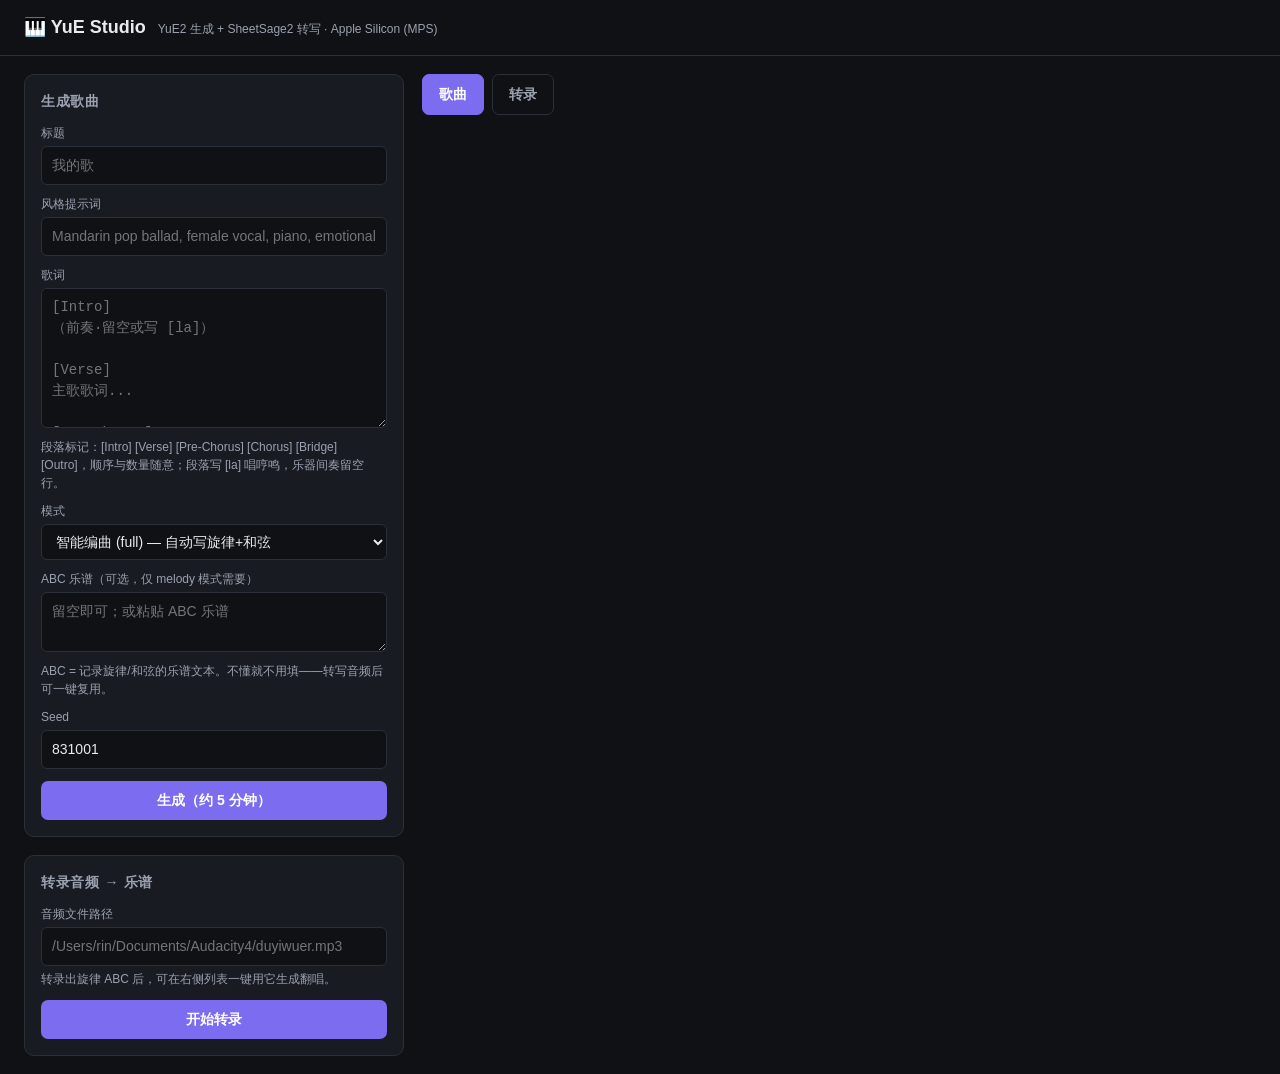
==== app/static/index.html @ 8cd39454 "chore: initial commit" ====
<!DOCTYPE html>
<html lang="zh">
<head>
<meta charset="utf-8">
<meta name="viewport" content="width=device-width, initial-scale=1">
<title>YuE Studio</title>
<style>
  :root { --bg:#0f1115; --panel:#181b21; --line:#2a2f3a; --fg:#e8eaf0; --mut:#9aa1b0; --acc:#7c6cf0; }
  * { box-sizing:border-box; }
  body { margin:0; background:var(--bg); color:var(--fg); font:14px/1.5 -apple-system,"PingFang SC",sans-serif; }
  header { padding:14px 24px; border-bottom:1px solid var(--line); display:flex; gap:12px; align-items:baseline; }
  header h1 { margin:0; font-size:18px; }
  header span { color:var(--mut); font-size:12px; }
  main { display:grid; grid-template-columns: 380px 1fr; gap:18px; padding:18px 24px; max-width:1400px; margin:0 auto; }
  .card { background:var(--panel); border:1px solid var(--line); border-radius:10px; padding:16px; }
  .card h2 { margin:0 0 12px; font-size:14px; color:var(--mut); text-transform:uppercase; letter-spacing:.05em; }
  label { display:block; font-size:12px; color:var(--mut); margin:10px 0 4px; }
  input[type=text], input[type=number], textarea, select {
    width:100%; background:var(--bg); color:var(--fg); border:1px solid var(--line);
    border-radius:6px; padding:8px 10px; font:inherit; }
  textarea { resize:vertical; min-height:70px; }
  textarea.lyr { min-height:140px; font-family:ui-monospace,monospace; }
  button { background:var(--acc); color:#fff; border:0; border-radius:7px; padding:9px 16px;
    font:inherit; font-weight:600; cursor:pointer; margin-top:12px; width:100%; }
  button:hover { filter:brightness(1.1); }
  button.ghost { background:transparent; border:1px solid var(--line); color:var(--mut); font-weight:400; }
  .hint { font-size:12px; color:var(--mut); margin-top:4px; }
  .list { display:flex; flex-direction:column; gap:10px; }
  .item { border:1px solid var(--line); border-radius:8px; padding:12px 14px; background:var(--panel); }
  .item .top { display:flex; justify-content:space-between; align-items:center; gap:8px; }
  .item .title { font-weight:600; }
  .badge { font-size:11px; padding:2px 8px; border-radius:10px; background:var(--line); color:var(--mut); white-space:nowrap; }
  .badge.running { background:#3a3050; color:#c9b8ff; }
  .badge.done { background:#1d3a2a; color:#8ee6a8; }
  .badge.failed { background:#4a2226; color:#ff9aa4; }
  .item .meta { font-size:12px; color:var(--mut); margin-top:4px; }
  .item .err { font-size:12px; color:#ff9aa4; margin-top:4px; white-space:pre-wrap; }
  .item audio { width:100%; margin-top:10px; }
  .row { display:flex; gap:8px; }
  .row > * { flex:1; }
  details.abcbox summary { cursor:pointer; font-size:12px; color:var(--mut); margin-top:8px; }
  details.abcbox pre { background:var(--bg); border:1px solid var(--line); border-radius:6px;
    padding:10px; font-size:11px; overflow:auto; max-height:200px; }
  .empty { color:var(--mut); font-size:13px; padding:20px; text-align:center; }
  .tabs { display:flex; gap:8px; margin-bottom:14px; }
  .tabs button { width:auto; margin:0; background:transparent; color:var(--mut); border:1px solid var(--line); }
  .tabs button.active { background:var(--acc); color:#fff; border-color:var(--acc); }
</style>
</head>
<body>
<header>
  <h1>🎹 YuE Studio</h1>
  <span>YuE2 生成 + SheetSage2 转写 · Apple Silicon (MPS)</span>
</header>
<main>
  <section>
    <div class="card">
      <h2>生成歌曲</h2>
      <form id="genForm">
        <label>标题</label>
        <input type="text" id="title" placeholder="我的歌" required>
        <label>风格提示词</label>
        <input type="text" id="style" placeholder="Mandarin pop ballad, female vocal, piano, emotional" required>
        <label>歌词</label>
        <textarea id="lyrics" class="lyr" placeholder="[Intro]&#10;（前奏·留空或写 [la]）&#10;&#10;[Verse]&#10;主歌歌词...&#10;&#10;[Pre-Chorus]&#10;预副歌（可选）...&#10;&#10;[Chorus]&#10;副歌歌词...&#10;&#10;[Bridge]&#10;桥段（可选）...&#10;&#10;[Outro]&#10;（尾奏·留空或写 [la]）" required></textarea>
        <div class="hint">段落标记：[Intro] [Verse] [Pre-Chorus] [Chorus] [Bridge] [Outro]，顺序与数量随意；段落写 [la] 唱哼鸣，乐器间奏留空行。</div>
        <label>模式</label>
        <select id="cot">
          <option value="full">智能编曲 (full) — 自动写旋律+和弦</option>
          <option value="melody">旋律模式 (melody) — 用固定旋律重新编曲</option>
          <option value="off">直出 (off) — 跳过乐谱规划</option>
        </select>
        <label>ABC 乐谱（可选，仅 melody 模式需要）</label>
        <textarea id="abc" style="min-height:60px" placeholder="留空即可；或粘贴 ABC 乐谱"></textarea>
        <div class="hint">ABC = 记录旋律/和弦的乐谱文本。不懂就不用填——转写音频后可一键复用。</div>
        <label>Seed</label>
        <input type="number" id="seed" value="831001" min="0">
        <button type="submit">生成（约 5 分钟）</button>
      </form>
    </div>
    <div class="card" style="margin-top:18px">
      <h2>转录音频 → 乐谱</h2>
      <form id="transForm">
        <label>音频文件路径</label>
        <input type="text" id="transPath" placeholder="/Users/rin/Documents/Audacity4/duyiwuer.mp3" required>
        <div class="hint">转录出旋律 ABC 后，可在右侧列表一键用它生成翻唱。</div>
        <button type="submit">开始转录</button>
      </form>
    </div>
  </section>
  <section>
    <div class="tabs">
      <button id="tabSongs" class="active" onclick="switchTab('songs')">歌曲</button>
      <button id="tabTrans" onclick="switchTab('trans')">转录</button>
    </div>
    <div id="songList" class="list"></div>
    <div id="transList" class="list" style="display:none"></div>
  </section>
</main>
<script>
let tab = 'songs';
function switchTab(t) {
  tab = t;
  document.getElementById('tabSongs').classList.toggle('active', t === 'songs');
  document.getElementById('tabTrans').classList.toggle('active', t === 'trans');
  document.getElementById('songList').style.display = t === 'songs' ? '' : 'none';
  document.getElementById('transList').style.display = t === 'trans' ? '' : 'none';
}

const esc = s => (s ?? '').toString().replace(/[&<>"]/g, c => ({'&':'&amp;','<':'&lt;','>':'&gt;','"':'&quot;'}[c]));

async function refresh() {
  const [songs, trans] = await Promise.all([
    fetch('/api/songs').then(r => r.json()),
    fetch('/api/transcriptions').then(r => r.json()),
  ]);
  renderSongs(songs);
  renderTrans(trans);
}

function renderSongs(songs) {
  const sl = document.getElementById('songList');
  const html = songs.length ? songs.map(s => `
    <div class="item">
      <div class="top"><span class="title">${esc(s.title)}</span>
        <span class="badge ${s.status}">${s.status}</span></div>
      <div class="meta">${esc(s.style)} · seed ${s.seed} · ${new Date(s.created_at*1000).toLocaleString()}</div>
      ${s.status === 'failed' ? `<div class="err">${esc(s.error)}</div>` : ''}
      ${s.audio_path ? `<audio controls data-song="${s.id}" src="/api/songs/${s.id}/audio"></audio>` : ''}
      ${s.abc_generated ? `<details class="abcbox"><summary>生成的乐谱 (ABC)</summary><pre>${esc(s.abc_generated)}</pre></details>` : ''}
      <button class="ghost" onclick="location.href='/editor/${s.id}'">编辑乐谱</button>
      <button class="ghost" onclick="delSong('${s.id}')">删除</button>
    </div>`).join('') : '<div class="empty">还没有歌曲，左侧提交第一个吧</div>';
  updateListPreservingPlayback(sl, html);
}

function renderTrans(trans) {
  const tl = document.getElementById('transList');
  const html = trans.length ? trans.map(t => `
    <div class="item">
      <div class="top"><span class="title">${esc(t.name)}</span>
        <span class="badge ${t.status}">${t.status}</span></div>
      <div class="meta">${esc(t.source)}${t.key ? ' · 调性 ' + esc(t.key) : ''}${t.duration ? ' · ' + t.duration.toFixed(1) + 's' : ''}</div>
      ${t.status === 'failed' ? `<div class="err">${esc(t.error)}</div>` : ''}
      ${t.abc ? `<details class="abcbox" ${t.status==='done'?'open':''}><summary>旋律乐谱 (ABC)</summary><pre>${esc(t.abc)}</pre></details>` : ''}
      ${t.status === 'done' ? `<button class="ghost" onclick="useTrans('${t.id}')">用这个旋律生成翻唱 →</button>` : ''}
    </div>`).join('') : '<div class="empty">没有转录任务</div>';
  updateListPreservingPlayback(tl, html);
}

function updateListPreservingPlayback(el, html) {
  // Avoid rebuilding DOM mid-playback: skip identical content, and when
  // content does change, carry playing audio elements over with their state.
  if (el._html === html) return;
  const players = {};
  for (const a of el.querySelectorAll('audio')) {
    players[a.dataset.song || a.src] = {playing: !a.paused, time: a.currentTime, volume: a.volume, muted: a.muted};
  }
  el._html = html;
  el.innerHTML = html;
  for (const a of el.querySelectorAll('audio')) {
    const state = players[a.dataset.song || a.src];
    if (!state) continue;
    a.currentTime = state.time;
    a.volume = state.volume;
    a.muted = state.muted;
    if (state.playing) a.play().catch(() => {});
  }
}

async function delSong(id) {
  if (!confirm('删除这首歌？')) return;
  await fetch('/api/songs/' + id, {method: 'DELETE'});
  refresh();
}

function useTrans(tid) {
  // Prefill the generation form from a transcription and jump to it.
  fetch('/api/transcriptions/' + tid).then(r => r.json()).then(t => {
    document.getElementById('title').value = t.name + ' cover';
    document.getElementById('cot').value = 'melody';
    document.getElementById('abc').value = t.abc || '';
    document.getElementById('genForm').scrollIntoView({behavior: 'smooth'});
  });
}

document.getElementById('genForm').onsubmit = async e => {
  e.preventDefault();
  const body = {
    title: title.value, style: style.value, lyrics: lyrics.value,
    cot: cot.value, abc: abc.value.trim() || null, seed: +seed.value,
  };
  const r = await fetch('/api/songs', {method: 'POST', headers: {'Content-Type': 'application/json'},
    body: JSON.stringify(body)});
  if (!r.ok) { alert((await r.json()).detail || '提交失败'); return; }
  abc.value = '';
  refresh();
};

document.getElementById('transForm').onsubmit = async e => {
  e.preventDefault();
  const r = await fetch('/api/transcriptions', {method: 'POST', headers: {'Content-Type': 'application/json'},
    body: JSON.stringify({path: transPath.value})});
  if (!r.ok) { alert((await r.json()).detail || '提交失败'); return; }
  refresh();
};

refresh();
setInterval(refresh, 3000);
</script>
</body>
</html>
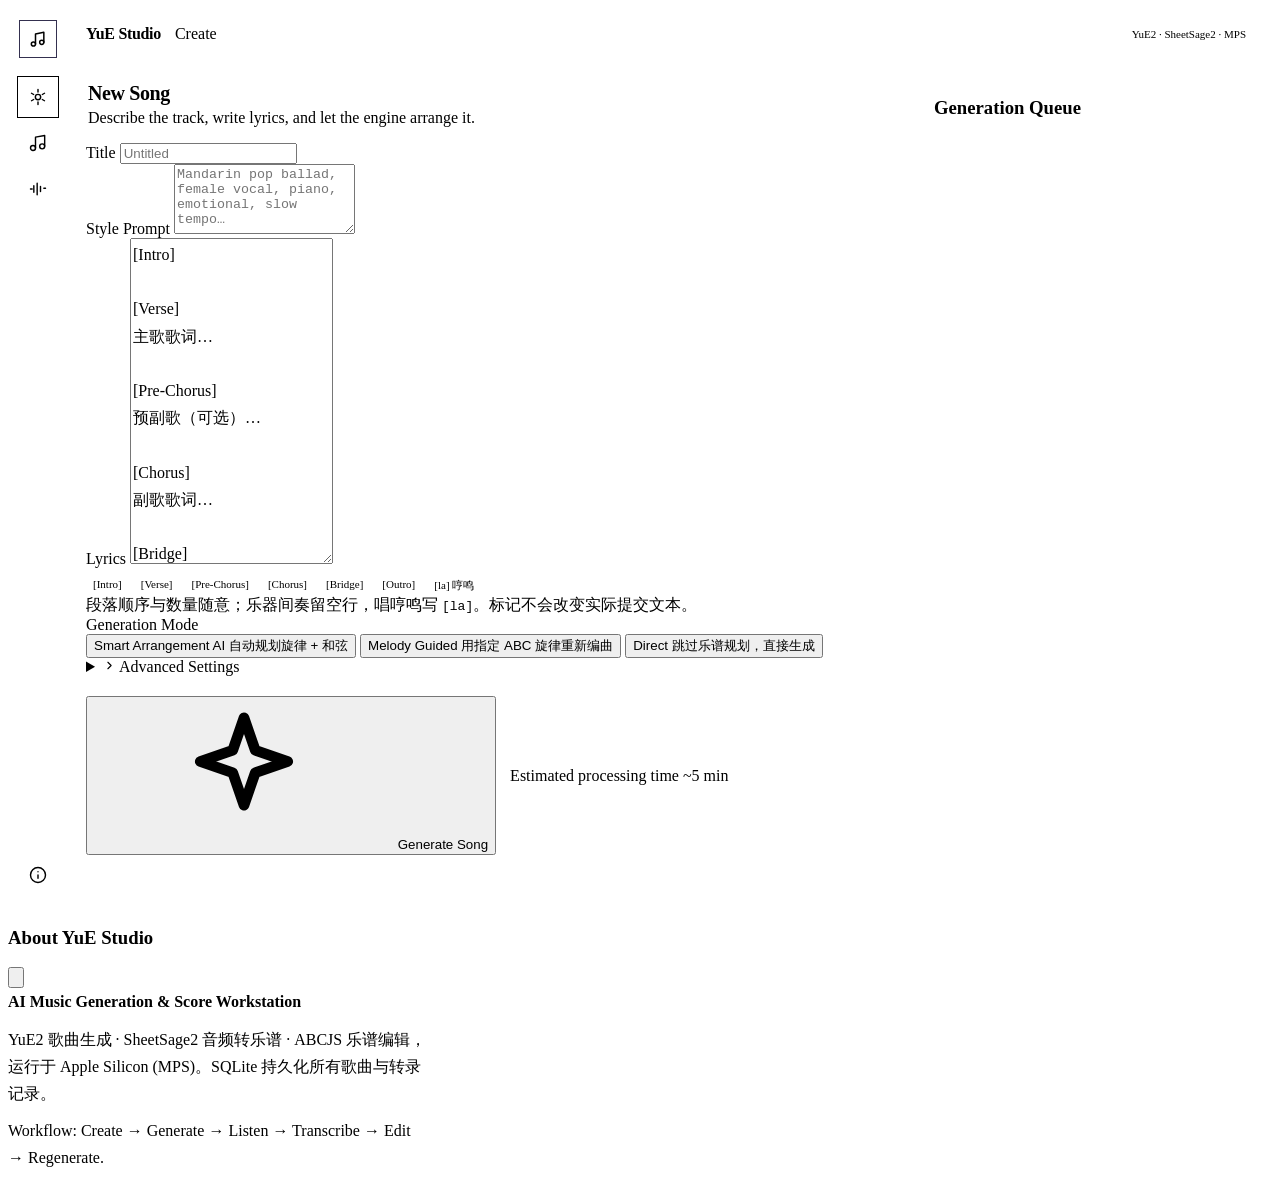
==== commit 0308d1ed: "docs: README 开源声明与音源来源；素材改脚本分发；标题重命名与时间戳" ====
--- a/app/static/index.html
+++ b/app/static/index.html
@@ -4,207 +4,802 @@
 <meta charset="utf-8">
 <meta name="viewport" content="width=device-width, initial-scale=1">
 <title>YuE Studio</title>
+<link rel="stylesheet" href="/static/app.css">
 <style>
-  :root { --bg:#0f1115; --panel:#181b21; --line:#2a2f3a; --fg:#e8eaf0; --mut:#9aa1b0; --acc:#7c6cf0; }
-  * { box-sizing:border-box; }
-  body { margin:0; background:var(--bg); color:var(--fg); font:14px/1.5 -apple-system,"PingFang SC",sans-serif; }
-  header { padding:14px 24px; border-bottom:1px solid var(--line); display:flex; gap:12px; align-items:baseline; }
-  header h1 { margin:0; font-size:18px; }
-  header span { color:var(--mut); font-size:12px; }
-  main { display:grid; grid-template-columns: 380px 1fr; gap:18px; padding:18px 24px; max-width:1400px; margin:0 auto; }
-  .card { background:var(--panel); border:1px solid var(--line); border-radius:10px; padding:16px; }
-  .card h2 { margin:0 0 12px; font-size:14px; color:var(--mut); text-transform:uppercase; letter-spacing:.05em; }
-  label { display:block; font-size:12px; color:var(--mut); margin:10px 0 4px; }
-  input[type=text], input[type=number], textarea, select {
-    width:100%; background:var(--bg); color:var(--fg); border:1px solid var(--line);
-    border-radius:6px; padding:8px 10px; font:inherit; }
-  textarea { resize:vertical; min-height:70px; }
-  textarea.lyr { min-height:140px; font-family:ui-monospace,monospace; }
-  button { background:var(--acc); color:#fff; border:0; border-radius:7px; padding:9px 16px;
-    font:inherit; font-weight:600; cursor:pointer; margin-top:12px; width:100%; }
-  button:hover { filter:brightness(1.1); }
-  button.ghost { background:transparent; border:1px solid var(--line); color:var(--mut); font-weight:400; }
-  .hint { font-size:12px; color:var(--mut); margin-top:4px; }
-  .list { display:flex; flex-direction:column; gap:10px; }
-  .item { border:1px solid var(--line); border-radius:8px; padding:12px 14px; background:var(--panel); }
-  .item .top { display:flex; justify-content:space-between; align-items:center; gap:8px; }
-  .item .title { font-weight:600; }
-  .badge { font-size:11px; padding:2px 8px; border-radius:10px; background:var(--line); color:var(--mut); white-space:nowrap; }
-  .badge.running { background:#3a3050; color:#c9b8ff; }
-  .badge.done { background:#1d3a2a; color:#8ee6a8; }
-  .badge.failed { background:#4a2226; color:#ff9aa4; }
-  .item .meta { font-size:12px; color:var(--mut); margin-top:4px; }
-  .item .err { font-size:12px; color:#ff9aa4; margin-top:4px; white-space:pre-wrap; }
-  .item audio { width:100%; margin-top:10px; }
-  .row { display:flex; gap:8px; }
-  .row > * { flex:1; }
-  details.abcbox summary { cursor:pointer; font-size:12px; color:var(--mut); margin-top:8px; }
-  details.abcbox pre { background:var(--bg); border:1px solid var(--line); border-radius:6px;
-    padding:10px; font-size:11px; overflow:auto; max-height:200px; }
-  .empty { color:var(--mut); font-size:13px; padding:20px; text-align:center; }
-  .tabs { display:flex; gap:8px; margin-bottom:14px; }
-  .tabs button { width:auto; margin:0; background:transparent; color:var(--mut); border:1px solid var(--line); }
-  .tabs button.active { background:var(--acc); color:#fff; border-color:var(--acc); }
+  /* ---------- app shell ---------- */
+  .app { display: grid; grid-template-columns: 60px 1fr; height: 100vh; overflow: hidden; }
+
+  /* ---------- sidebar ---------- */
+  .sidebar {
+    background: var(--surface); border-right: 1px solid var(--border);
+    display: flex; flex-direction: column; align-items: center;
+    padding: 12px 0; gap: 4px;
+  }
+  .brand {
+    width: 36px; height: 36px; border-radius: var(--r-md);
+    display: grid; place-items: center; margin-bottom: 14px;
+    background: var(--accent-dim); color: var(--accent); border: 1px solid #34304f;
+  }
+  .brand svg { width: 20px; height: 20px; }
+  .nav-btn {
+    position: relative; width: 42px; height: 42px; border-radius: var(--r-md);
+    display: grid; place-items: center; cursor: pointer;
+    background: transparent; border: 1px solid transparent; color: var(--fg-3);
+    transition: all var(--t-fast);
+  }
+  .nav-btn svg { width: 20px; height: 20px; }
+  .nav-btn:hover { color: var(--fg-2); background: var(--surface-2); }
+  .nav-btn.active { color: var(--fg); background: var(--surface-2); border-color: var(--border); }
+  .nav-btn.active::before {
+    content: ""; position: absolute; left: -9px; top: 50%; transform: translateY(-50%);
+    width: 3px; height: 20px; border-radius: 0 3px 3px 0; background: var(--accent);
+  }
+  .nav-btn .nav-tip {
+    position: absolute; left: 50px; top: 50%; transform: translateY(-50%) translateX(-4px);
+    background: var(--surface-3); border: 1px solid var(--border-strong); color: var(--fg);
+    font-size: var(--fs-meta); padding: 4px 9px; border-radius: var(--r-sm); white-space: nowrap;
+    opacity: 0; pointer-events: none; transition: all var(--t-fast); z-index: 50; box-shadow: var(--shadow-sm);
+  }
+  .nav-btn:hover .nav-tip { opacity: 1; transform: translateY(-50%) translateX(0); }
+  .nav-spacer { flex: 1; }
+  .nav-btn .badge-dot {
+    position: absolute; top: 7px; right: 7px; width: 6px; height: 6px; border-radius: 50%;
+    background: var(--accent); display: none;
+  }
+  .nav-btn .badge-dot.on { display: block; animation: pulse 1.4s ease-in-out infinite; }
+
+  /* ---------- main column ---------- */
+  .main { display: flex; flex-direction: column; min-width: 0; overflow: hidden; }
+
+  .topbar {
+    height: 52px; flex: none; display: flex; align-items: center; gap: 14px;
+    padding: 0 18px; border-bottom: 1px solid var(--border); background: var(--surface);
+  }
+  .topbar h1 { font-size: var(--fs-title); font-weight: 600; letter-spacing: -.02em; margin: 0; }
+  .topbar .crumb { color: var(--fg-3); font-size: var(--fs-meta); }
+  .topbar .center { flex: 1; display: flex; align-items: center; gap: 10px; justify-content: center; min-width: 0; }
+  .global-state { display: none; align-items: center; gap: 8px; font-size: var(--fs-meta); color: var(--accent); }
+  .global-state.on { display: flex; }
+  .global-state .bar { width: 90px; }
+  .topbar .right { display: flex; align-items: center; gap: 6px; }
+  .engine-tag {
+    font-size: 11px; color: var(--fg-3); border: 1px solid var(--border);
+    padding: 3px 8px; border-radius: 20px; display: flex; align-items: center; gap: 5px;
+  }
+  .engine-tag .dot { width: 5px; height: 5px; border-radius: 50%; background: var(--success); }
+
+  .scroll { flex: 1; overflow: auto; }
+  .view { display: none; }
+  .view.active { display: block; }
+
+  /* ---------- create view ---------- */
+  .create-grid { display: grid; grid-template-columns: minmax(0,1fr) 320px; gap: 18px; padding: 18px; align-items: start; }
+  .workspace { display: flex; flex-direction: column; gap: 16px; min-width: 0; }
+  .page-head { padding: 4px 2px 0; }
+  .page-head h2 { margin: 0; font-size: 20px; font-weight: 600; letter-spacing: -.02em; }
+  .page-head p { margin: 4px 0 0; color: var(--fg-3); font-size: var(--fs-ctrl); }
+
+  .style-editor { min-height: 64px; }
+  .lyrics-editor { min-height: 320px; font-family: var(--font-mono); font-size: var(--fs-ctrl); line-height: 1.7; }
+  .lyrics-editor::placeholder { color: var(--fg-3); }
+  .abc-editor { min-height: 96px; font-family: var(--font-mono); font-size: var(--fs-ctrl); }
+  #abcField[hidden] { display: none; }
+
+  .section-tags { display: flex; flex-wrap: wrap; gap: 5px; margin-top: 8px; }
+  .tag {
+    font-family: var(--font-mono); font-size: 11px; color: var(--fg-3);
+    border: 1px solid var(--border); border-radius: var(--r-sm); padding: 2px 7px; background: var(--surface-2);
+  }
+
+  .form-foot {
+    display: flex; align-items: center; gap: 14px; padding-top: 4px;
+    border-top: 1px solid var(--border-soft); margin-top: 4px; padding-top: 16px;
+  }
+  .form-foot .eta { font-size: var(--fs-meta); color: var(--fg-3); }
+  .form-foot .spacer { flex: 1; }
+  .gen-progress { display: none; align-items: center; gap: 8px; font-size: var(--fs-meta); color: var(--accent); }
+  .gen-progress.on { display: flex; }
+
+  /* ---------- queue rail ---------- */
+  .rail { position: sticky; top: 0; display: flex; flex-direction: column; gap: 16px; }
+  .queue-list { display: flex; flex-direction: column; }
+  .queue-row {
+    display: flex; align-items: center; gap: 10px; padding: 11px 16px;
+    border-bottom: 1px solid var(--border-soft); font-size: var(--fs-ctrl);
+  }
+  .queue-row:last-child { border-bottom: 0; }
+  .queue-row .q-title { flex: 1; min-width: 0; overflow: hidden; text-overflow: ellipsis; white-space: nowrap; }
+  .queue-row .q-kind { font-size: 11px; color: var(--fg-3); }
+  .queue-empty { padding: 22px 16px; text-align: center; color: var(--fg-3); font-size: var(--fs-meta); }
+
+  /* ---------- list views ---------- */
+  .list-head { display: flex; align-items: baseline; gap: 10px; padding: 18px 18px 12px; }
+  .list-head h2 { margin: 0; font-size: 20px; font-weight: 600; letter-spacing: -.02em; }
+  .list-head .count { font-size: var(--fs-meta); color: var(--fg-3); }
+  .list { display: flex; flex-direction: column; gap: 10px; padding: 0 18px 24px; }
+
+  /* song / transcription item — render-queue style */
+  .song {
+    background: var(--surface); border: 1px solid var(--border);
+    border-radius: var(--r-lg); padding: 14px 16px; transition: border-color var(--t-fast);
+  }
+  .song:hover { border-color: var(--border-strong); }
+  .song-head { display: flex; align-items: flex-start; gap: 12px; }
+  .song-id { flex: 1; min-width: 0; }
+  .song-title { font-size: var(--fs-body); font-weight: 600; letter-spacing: -.01em;
+    overflow: hidden; text-overflow: ellipsis; white-space: nowrap; }
+  .song-meta { font-size: var(--fs-meta); color: var(--fg-3); margin-top: 3px;
+    overflow: hidden; text-overflow: ellipsis; white-space: nowrap; }
+  .song-err {
+    margin-top: 10px; font-size: var(--fs-meta); color: var(--error);
+    background: var(--error-soft); border: 1px solid #3a2730; border-radius: var(--r-sm);
+    padding: 7px 10px; word-break: break-word;
+  }
+
+  /* custom transport */
+  .track { display: flex; align-items: center; gap: 11px; margin-top: 12px; }
+  .track audio { display: none; }
+  .tplay {
+    width: 34px; height: 34px; flex: none; border-radius: 50%;
+    background: var(--surface-2); border: 1px solid var(--border); color: var(--fg);
+    display: grid; place-items: center; cursor: pointer; transition: all var(--t-fast);
+  }
+  .tplay:hover { background: var(--accent); border-color: var(--accent); color: #fff; }
+  .tplay svg { width: 15px; height: 15px; }
+  .track.playing .tplay { background: var(--accent); border-color: var(--accent); color: #fff; }
+  .tseek {
+    flex: 1; height: 5px; -webkit-appearance: none; appearance: none;
+    background: var(--border); border-radius: 3px; cursor: pointer; min-width: 60px;
+  }
+  .tseek::-webkit-slider-thumb {
+    -webkit-appearance: none; width: 12px; height: 12px; border-radius: 50%;
+    background: var(--fg-2); cursor: grab; transition: background var(--t-fast);
+  }
+  .track.playing .tseek::-webkit-slider-thumb { background: var(--accent); }
+  .tseek::-moz-range-thumb { width: 12px; height: 12px; border: 0; border-radius: 50%; background: var(--fg-2); }
+  .ttime { font: var(--fs-meta) var(--font-mono); color: var(--fg-3); min-width: 84px; text-align: right; }
+
+  .song-actions { display: flex; align-items: center; gap: 8px; margin-top: 12px; flex-wrap: wrap; }
+  .song-actions .spacer { flex: 1; }
+
+  details.abcbox { margin-top: 12px; border: 1px solid var(--border-soft); border-radius: var(--r-md); background: var(--bg); }
+  details.abcbox summary {
+    cursor: pointer; list-style: none; padding: 8px 12px; font-size: var(--fs-meta); color: var(--fg-2);
+    display: flex; align-items: center; gap: 7px; user-select: none;
+  }
+  details.abcbox summary::-webkit-details-marker { display: none; }
+  details.abcbox summary .chev { transition: transform var(--t-fast); color: var(--fg-3); display: inline-flex; }
+  details.abcbox[open] summary .chev { transform: rotate(90deg); }
+  details.abcbox pre {
+    margin: 0; padding: 0 12px 12px; font: 11px/1.55 var(--font-mono); color: var(--fg-2);
+    overflow: auto; max-height: 220px; white-space: pre;
+  }
+
+  /* ---------- responsive ---------- */
+  @media (max-width: 1180px) {
+    .create-grid { grid-template-columns: 1fr; }
+    .rail { position: static; }
+  }
+  @media (max-width: 720px) {
+    .app { grid-template-columns: 52px 1fr; }
+    .topbar .engine-tag { display: none; }
+  }
 </style>
 </head>
 <body>
-<header>
-  <h1>🎹 YuE Studio</h1>
-  <span>YuE2 生成 + SheetSage2 转写 · Apple Silicon (MPS)</span>
-</header>
-<main>
-  <section>
-    <div class="card">
-      <h2>生成歌曲</h2>
-      <form id="genForm">
-        <label>标题</label>
-        <input type="text" id="title" placeholder="我的歌" required>
-        <label>风格提示词</label>
-        <input type="text" id="style" placeholder="Mandarin pop ballad, female vocal, piano, emotional" required>
-        <label>歌词</label>
-        <textarea id="lyrics" class="lyr" placeholder="[Intro]&#10;（前奏·留空或写 [la]）&#10;&#10;[Verse]&#10;主歌歌词...&#10;&#10;[Pre-Chorus]&#10;预副歌（可选）...&#10;&#10;[Chorus]&#10;副歌歌词...&#10;&#10;[Bridge]&#10;桥段（可选）...&#10;&#10;[Outro]&#10;（尾奏·留空或写 [la]）" required></textarea>
-        <div class="hint">段落标记：[Intro] [Verse] [Pre-Chorus] [Chorus] [Bridge] [Outro]，顺序与数量随意；段落写 [la] 唱哼鸣，乐器间奏留空行。</div>
-        <label>模式</label>
-        <select id="cot">
-          <option value="full">智能编曲 (full) — 自动写旋律+和弦</option>
-          <option value="melody">旋律模式 (melody) — 用固定旋律重新编曲</option>
-          <option value="off">直出 (off) — 跳过乐谱规划</option>
-        </select>
-        <label>ABC 乐谱（可选，仅 melody 模式需要）</label>
-        <textarea id="abc" style="min-height:60px" placeholder="留空即可；或粘贴 ABC 乐谱"></textarea>
-        <div class="hint">ABC = 记录旋律/和弦的乐谱文本。不懂就不用填——转写音频后可一键复用。</div>
-        <label>Seed</label>
-        <input type="number" id="seed" value="831001" min="0">
-        <button type="submit">生成（约 5 分钟）</button>
-      </form>
+<!-- icon sprite -->
+<svg width="0" height="0" style="position:absolute" aria-hidden="true"><defs>
+  <symbol id="i-create" viewBox="0 0 24 24" fill="none" stroke="currentColor" stroke-width="1.7" stroke-linecap="round" stroke-linejoin="round"><path d="M12 3v3M12 18v3M4.2 7.5l2.6 1.5M17.2 15l2.6 1.5M4.2 16.5l2.6-1.5M17.2 9l2.6-1.5"/><circle cx="12" cy="12" r="3.2"/></symbol>
+  <symbol id="i-songs" viewBox="0 0 24 24" fill="none" stroke="currentColor" stroke-width="1.7" stroke-linecap="round" stroke-linejoin="round"><path d="M9 18V5l11-2v13"/><circle cx="6" cy="18" r="3"/><circle cx="17" cy="16" r="3"/></symbol>
+  <symbol id="i-wave" viewBox="0 0 24 24" fill="none" stroke="currentColor" stroke-width="1.7" stroke-linecap="round"><path d="M3 12h2M7 8v8M11 5v14M15 9v6M19 11h2"/></symbol>
+  <symbol id="i-info" viewBox="0 0 24 24" fill="none" stroke="currentColor" stroke-width="1.7" stroke-linecap="round" stroke-linejoin="round"><circle cx="12" cy="12" r="9"/><path d="M12 16v-4M12 8h.01"/></symbol>
+  <symbol id="i-play" viewBox="0 0 24 24" fill="currentColor"><path d="M8 5.5v13l11-6.5z"/></symbol>
+  <symbol id="i-pause" viewBox="0 0 24 24" fill="currentColor"><rect x="7" y="5" width="3.5" height="14" rx="1"/><rect x="13.5" y="5" width="3.5" height="14" rx="1"/></symbol>
+  <symbol id="i-stop" viewBox="0 0 24 24" fill="currentColor"><rect x="6" y="6" width="12" height="12" rx="1.5"/></symbol>
+  <symbol id="i-score" viewBox="0 0 24 24" fill="none" stroke="currentColor" stroke-width="1.7" stroke-linecap="round" stroke-linejoin="round"><path d="M4 6h16M4 10h16M4 14h16M4 18h16"/><circle cx="8" cy="10" r="1.6" fill="currentColor"/><circle cx="14" cy="14" r="1.6" fill="currentColor"/></symbol>
+  <symbol id="i-refresh" viewBox="0 0 24 24" fill="none" stroke="currentColor" stroke-width="1.7" stroke-linecap="round" stroke-linejoin="round"><path d="M21 12a9 9 0 1 1-2.6-6.4M21 4v5h-5"/></symbol>
+  <symbol id="i-trash" viewBox="0 0 24 24" fill="none" stroke="currentColor" stroke-width="1.7" stroke-linecap="round" stroke-linejoin="round"><path d="M4 7h16M9 7V5h6v2M6 7l1 13h10l1-13"/></symbol>
+  <symbol id="i-spark" viewBox="0 0 24 24" fill="none" stroke="currentColor" stroke-width="1.7" stroke-linecap="round" stroke-linejoin="round"><path d="M12 3l1.8 5.2L19 10l-5.2 1.8L12 17l-1.8-5.2L5 10l5.2-1.8z"/></symbol>
+  <symbol id="i-chev" viewBox="0 0 24 24" fill="none" stroke="currentColor" stroke-width="2" stroke-linecap="round" stroke-linejoin="round"><polyline points="9 6 15 12 9 18"/></symbol>
+</defs></svg>
+
+<div class="app">
+  <!-- ============ SIDEBAR ============ -->
+  <aside class="sidebar">
+    <div class="brand" title="YuE Studio">
+      <svg viewBox="0 0 24 24" fill="none" stroke="currentColor" stroke-width="1.8" stroke-linecap="round" stroke-linejoin="round"><path d="M9 18V6l10-2v12"/><circle cx="6.5" cy="18" r="2.5"/><circle cx="16.5" cy="16" r="2.5"/></svg>
     </div>
-    <div class="card" style="margin-top:18px">
-      <h2>转录音频 → 乐谱</h2>
-      <form id="transForm">
-        <label>音频文件路径</label>
-        <input type="text" id="transPath" placeholder="/Users/rin/Documents/Audacity4/duyiwuer.mp3" required>
-        <div class="hint">转录出旋律 ABC 后，可在右侧列表一键用它生成翻唱。</div>
-        <button type="submit">开始转录</button>
-      </form>
+    <button class="nav-btn active" data-view="create" onclick="showView('create')">
+      <svg><use href="#i-create"/></svg><span class="nav-tip">Create</span>
+    </button>
+    <button class="nav-btn" data-view="songs" onclick="showView('songs')">
+      <svg><use href="#i-songs"/></svg><span class="nav-tip">Songs</span>
+      <span class="badge-dot" id="dotSongs"></span>
+    </button>
+    <button class="nav-btn" data-view="trans" onclick="showView('trans')">
+      <svg><use href="#i-wave"/></svg><span class="nav-tip">Transcriptions</span>
+      <span class="badge-dot" id="dotTrans"></span>
+    </button>
+    <div class="nav-spacer"></div>
+    <button class="nav-btn" onclick="openAbout()">
+      <svg><use href="#i-info"/></svg><span class="nav-tip">About</span>
+    </button>
+  </aside>
+
+  <!-- ============ MAIN ============ -->
+  <div class="main">
+    <header class="topbar">
+      <h1>YuE Studio</h1>
+      <span class="crumb" id="crumb">Create</span>
+      <div class="center">
+        <div class="global-state" id="globalState">
+          <div class="progress-line bar"></div>
+          <span id="globalStateText">Generating…</span>
+        </div>
+      </div>
+      <div class="right">
+        <span class="engine-tag"><span class="dot"></span> YuE2 · SheetSage2 · MPS</span>
+      </div>
+    </header>
+
+    <div class="scroll">
+      <!-- ============ CREATE VIEW ============ -->
+      <section class="view active" id="view-create">
+        <div class="create-grid">
+          <div class="workspace">
+            <div class="page-head">
+              <h2>New Song</h2>
+              <p>Describe the track, write lyrics, and let the engine arrange it.</p>
+            </div>
+
+            <form id="genForm" class="panel">
+              <div class="panel-body">
+                <div class="field">
+                  <label class="field-label" for="title">Title</label>
+                  <input class="input" type="text" id="title" placeholder="Untitled" required>
+                </div>
+
+                <div class="field">
+                  <label class="field-label" for="style">Style Prompt</label>
+                  <textarea class="textarea style-editor" id="style" required
+                    placeholder="Mandarin pop ballad, female vocal, piano, emotional, slow tempo…"></textarea>
+                </div>
+
+                <div class="field">
+                  <label class="field-label" for="lyrics">Lyrics</label>
+                  <textarea class="textarea lyrics-editor" id="lyrics" required spellcheck="false"
+placeholder="[Intro]
+
+[Verse]
+主歌歌词…
+
+[Pre-Chorus]
+预副歌（可选）…
+
+[Chorus]
+副歌歌词…
+
+[Bridge]
+桥段（可选）…
+
+[Outro]
+"></textarea>
+                  <div class="section-tags">
+                    <span class="tag">[Intro]</span><span class="tag">[Verse]</span>
+                    <span class="tag">[Pre-Chorus]</span><span class="tag">[Chorus]</span>
+                    <span class="tag">[Bridge]</span><span class="tag">[Outro]</span>
+                    <span class="tag">[la] 哼鸣</span>
+                  </div>
+                  <div class="hint">段落顺序与数量随意；乐器间奏留空行，唱哼鸣写 <code>[la]</code>。标记不会改变实际提交文本。</div>
+                </div>
+
+                <div class="field">
+                  <span class="field-label">Generation Mode</span>
+                  <div class="segmented" id="modeSeg">
+                    <button type="button" data-mode="full" aria-pressed="true">
+                      <span class="seg-title">Smart Arrangement</span>
+                      <span class="seg-desc">AI 自动规划旋律 + 和弦</span>
+                    </button>
+                    <button type="button" data-mode="melody" aria-pressed="false">
+                      <span class="seg-title">Melody Guided</span>
+                      <span class="seg-desc">用指定 ABC 旋律重新编曲</span>
+                    </button>
+                    <button type="button" data-mode="off" aria-pressed="false">
+                      <span class="seg-title">Direct</span>
+                      <span class="seg-desc">跳过乐谱规划，直接生成</span>
+                    </button>
+                  </div>
+                  <input type="hidden" id="cot" value="full">
+                </div>
+
+                <div class="field" id="abcField" hidden>
+                  <label class="field-label" for="scorePick">已有乐谱 <span class="opt">— 一键填入</span></label>
+                  <div class="rowBtns" style="gap:8px;margin-bottom:8px">
+                    <select class="input" id="scorePick" style="flex:1"></select>
+                    <button type="button" class="btn ghost" id="scoreFill">填入 →</button>
+                  </div>
+                  <label class="field-label" for="abc">ABC Score <span class="opt">— melody 模式</span></label>
+                  <textarea class="textarea abc-editor" id="abc" spellcheck="false"
+                    placeholder="粘贴 ABC 乐谱，或从上方选择已有谱一键填入"></textarea>
+                  <div class="hint">ABC = 记录旋律/和弦的乐谱文本。可从转录库选择，或转写音频后在 Transcriptions 里一键复用。</div>
+                </div>
+
+                <details class="collapse" id="advBox">
+                  <summary><span class="chev"><svg class="icon" style="width:13px;height:13px"><use href="#i-chev"/></svg></span> Advanced Settings</summary>
+                  <div class="collapse-body">
+                    <div class="field" style="margin-bottom:0">
+                      <label class="field-label" for="seed">Seed</label>
+                      <input class="input" type="number" id="seed" value="831001" min="0" style="max-width:200px">
+                      <div class="hint">相同 seed + 相同输入可复现结果。未来可扩展 BPM / key / model 等参数。</div>
+                    </div>
+                  </div>
+                </details>
+              </div>
+
+              <div class="panel-body form-foot" style="border-top:1px solid var(--border-soft);padding-top:16px">
+                <button type="submit" class="btn btn-primary btn-lg" id="genBtn">
+                  <svg><use href="#i-spark"/></svg> Generate Song
+                </button>
+                <span class="eta">Estimated processing time ~5 min</span>
+                <span class="spacer"></span>
+                <span class="gen-progress" id="genProgress"><span class="spinner"></span> Submitting…</span>
+              </div>
+            </form>
+          </div>
+
+          <!-- queue rail -->
+          <div class="rail">
+            <div class="panel">
+              <div class="panel-head">
+                <h3 class="panel-title">Generation Queue</h3>
+                <span class="spacer" style="flex:1"></span>
+                <span class="panel-sub" id="queueCount"></span>
+              </div>
+              <div class="queue-list" id="queueList"></div>
+            </div>
+          </div>
+        </div>
+      </section>
+
+      <!-- ============ SONGS VIEW ============ -->
+      <section class="view" id="view-songs">
+        <div class="list-head">
+          <h2>Songs</h2><span class="count" id="songsCount"></span>
+        </div>
+        <div id="songList" class="list"></div>
+      </section>
+
+      <!-- ============ TRANSCRIPTIONS VIEW ============ -->
+      <section class="view" id="view-trans">
+        <div class="create-grid" style="grid-template-columns:minmax(0,1fr)">
+          <div class="workspace">
+            <div class="page-head">
+              <h2>Transcribe Audio</h2>
+              <p>Convert an existing recording into an editable ABC score.</p>
+            </div>
+            <form id="transForm" class="panel">
+              <div class="panel-body">
+                <div class="field" style="margin-bottom:0">
+                  <label class="field-label" for="transPath">Audio Source</label>
+                  <input class="input mono" type="text" id="transPath" required
+                    placeholder="/Users/rin/Documents/Audacity4/duyiwuer.mp3">
+                  <div class="hint">本机音频文件绝对路径（后端按路径读取）。转录完成后可在下方 Edit Score，或一键用该旋律生成翻唱。</div>
+                </div>
+              </div>
+              <div class="panel-body form-foot" style="border-top:1px solid var(--border-soft);padding-top:16px">
+                <button type="submit" class="btn btn-primary" id="transBtn">
+                  <svg><use href="#i-wave"/></svg> Start Transcription
+                </button>
+                <span class="spacer"></span>
+                <span class="gen-progress" id="transProgress"><span class="spinner"></span> Submitting…</span>
+              </div>
+            </form>
+          </div>
+        </div>
+        <div class="list-head"><h2>Transcriptions</h2><span class="count" id="transCount"></span></div>
+        <div id="transList" class="list"></div>
+      </section>
     </div>
-  </section>
-  <section>
-    <div class="tabs">
-      <button id="tabSongs" class="active" onclick="switchTab('songs')">歌曲</button>
-      <button id="tabTrans" onclick="switchTab('trans')">转录</button>
+  </div>
+</div>
+
+<!-- about modal -->
+<div class="overlay" id="aboutModal">
+  <div class="panel" style="max-width:420px;width:calc(100% - 40px);box-shadow:var(--shadow-pop)">
+    <div class="panel-head">
+      <h3 class="panel-title">About YuE Studio</h3>
+      <span style="flex:1"></span>
+      <button class="btn-icon" onclick="closeAbout()"><svg viewBox="0 0 24 24" fill="none" stroke="currentColor" stroke-width="2" stroke-linecap="round"><path d="M6 6l12 12M18 6L6 18"/></svg></button>
     </div>
-    <div id="songList" class="list"></div>
-    <div id="transList" class="list" style="display:none"></div>
-  </section>
-</main>
+    <div class="panel-body" style="color:var(--fg-2);font-size:var(--fs-ctrl);line-height:1.7">
+      <p style="margin:0 0 10px"><strong style="color:var(--fg)">AI Music Generation &amp; Score Workstation</strong></p>
+      <p style="margin:0 0 10px">YuE2 歌曲生成 · SheetSage2 音频转乐谱 · ABCJS 乐谱编辑，运行于 Apple Silicon (MPS)。SQLite 持久化所有歌曲与转录记录。</p>
+      <p style="margin:0;color:var(--fg-3)">Workflow: Create → Generate → Listen → Transcribe → Edit → Regenerate.</p>
+    </div>
+  </div>
+</div>
+
+<div class="toast-host" id="toastHost"></div>
+
 <script>
-let tab = 'songs';
-function switchTab(t) {
-  tab = t;
-  document.getElementById('tabSongs').classList.toggle('active', t === 'songs');
-  document.getElementById('tabTrans').classList.toggle('active', t === 'trans');
-  document.getElementById('songList').style.display = t === 'songs' ? '' : 'none';
-  document.getElementById('transList').style.display = t === 'trans' ? '' : 'none';
-}
-
+/* ============================================================
+   YuE Studio — app logic
+   Preserves the original API surface and data structures.
+   ============================================================ */
+const $  = s => document.querySelector(s);
+const $$ = s => Array.from(document.querySelectorAll(s));
 const esc = s => (s ?? '').toString().replace(/[&<>"]/g, c => ({'&':'&amp;','<':'&lt;','>':'&gt;','"':'&quot;'}[c]));
 
+const PLAY_SVG  = '<svg><use href="#i-play"/></svg>';
+const PAUSE_SVG = '<svg><use href="#i-pause"/></svg>';
+
+/* ---------- toast ---------- */
+function toast(msg, kind) {
+  const host = $('#toastHost');
+  const el = document.createElement('div');
+  el.className = 'toast' + (kind ? ' ' + kind : '');
+  el.textContent = msg;
+  host.appendChild(el);
+  setTimeout(() => { el.style.opacity = '0'; el.style.transition = 'opacity .2s'; }, 1600);
+  setTimeout(() => el.remove(), 1850);
+}
+
+/* ---------- status helpers ---------- */
+const STATUS_LABEL = { pending:'Queued', running:'Generating', done:'Completed', cancelled:'Cancelled', failed:'Failed' };
+function statusHTML(status) {
+  return `<span class="status status-${esc(status)}"><span class="dot"></span>${STATUS_LABEL[status] || esc(status)}</span>`;
+}
+function fmtTime(sec) {
+  if (!isFinite(sec) || sec < 0) sec = 0;
+  const m = Math.floor(sec / 60), s = Math.floor(sec % 60);
+  return m + ':' + String(s).padStart(2, '0');
+}
+function shortTime(t) {
+  const d = new Date(t * 1000);
+  return d.toLocaleTimeString([], { hour: '2-digit', minute: '2-digit' });
+}
+
+/* ---------- view switching ---------- */
+const CRUMB = { create:'Create', songs:'Songs', trans:'Transcriptions' };
+function showView(name) {
+  $$('.view').forEach(v => v.classList.toggle('active', v.id === 'view-' + name));
+  $$('.nav-btn[data-view]').forEach(b => b.classList.toggle('active', b.dataset.view === name));
+  $('#crumb').textContent = CRUMB[name] || '';
+  $('.scroll').scrollTop = 0;
+}
+
+/* ---------- generation mode segmented control ---------- */
+function setMode(m) {
+  $('#cot').value = m;
+  $$('#modeSeg button').forEach(b => b.setAttribute('aria-pressed', String(b.dataset.mode === m)));
+  $('#abcField').hidden = (m !== 'melody');
+}
+$$('#modeSeg button').forEach(b => b.onclick = () => setMode(b.dataset.mode));
+$('#scoreFill').onclick = () => {
+  const sel = $('#scorePick');
+  const opts = JSON.parse(sel.dataset.options || '[]');
+  if (!sel.value || !opts[+sel.value]) { toast('请先选择一个乐谱', 'err'); return; }
+  $('#abc').value = opts[+sel.value];
+  toast('已填入乐谱');
+};
+setMode('full');
+
+/* ---------- data refresh ---------- */
 async function refresh() {
-  const [songs, trans] = await Promise.all([
-    fetch('/api/songs').then(r => r.json()),
-    fetch('/api/transcriptions').then(r => r.json()),
-  ]);
+  let songs, trans;
+  try {
+    [songs, trans] = await Promise.all([
+      fetch('/api/songs').then(r => r.json()),
+      fetch('/api/transcriptions').then(r => r.json()),
+    ]);
+  } catch (e) { return; }
   renderSongs(songs);
   renderTrans(trans);
+  renderQueue(songs, trans);
+  renderGlobalState(songs, trans);
+  renderScorePick(trans, songs);
+}
+
+function renderScorePick(trans, songs) {
+  // Fill the "use existing score" picker: transcription scores first (canonical),
+  // then generated song scores.
+  const sel = $('#scorePick');
+  if (!sel) return;
+  const options = [];
+  for (const t of trans) {
+    if (t.status === 'done' && t.abc) options.push({ label: `🎼 ${t.name}${t.key ? ' (' + t.key + ')' : ''}`, abc: t.abc });
+  }
+  for (const s of songs) {
+    if (s.abc_generated) options.push({ label: `🎵 ${s.title} (生成谱)`, abc: s.abc_generated });
+    else if (s.abc && s.cot === 'melody') options.push({ label: `🎵 ${s.title}`, abc: s.abc });
+  }
+  const html = options.length
+    ? '<option value="">— 选择已有乐谱 —</option>' + options.map((o, i) => `<option value="${i}">${esc(o.label)}</option>`).join('')
+    : '<option value="">（暂无已完成的乐谱）</option>';
+  // Preserve selection across refreshes if possible
+  const cur = sel.value;
+  sel.innerHTML = html;
+  sel.dataset.options = JSON.stringify(options.map(o => o.abc));
+  if (cur && cur < options.length) sel.value = cur;
+}
+
+function renderGlobalState(songs, trans) {
+  const active = songs.filter(s => s.status === 'running' || s.status === 'pending')
+    .concat(trans.filter(t => t.status === 'running' || t.status === 'pending'));
+  const gs = $('#globalState');
+  gs.classList.toggle('on', active.length > 0);
+  if (active.length) {
+    const running = active.filter(a => a.status === 'running').length;
+    $('#globalStateText').textContent = running
+      ? `${running} generating · ${active.length - running} queued`
+      : `${active.length} queued`;
+  }
+  $('#dotSongs').classList.toggle('on', songs.some(s => s.status === 'running' || s.status === 'pending'));
+  $('#dotTrans').classList.toggle('on', trans.some(t => t.status === 'running' || t.status === 'pending'));
+}
+
+function renderQueue(songs, trans) {
+  const active = [
+    ...songs.filter(s => s.status === 'running' || s.status === 'pending').map(s => ({ kind:'Song', title:s.title, status:s.status })),
+    ...trans.filter(t => t.status === 'running' || t.status === 'pending').map(t => ({ kind:'Transcribe', title:t.name, status:t.status })),
+  ];
+  $('#queueCount').textContent = active.length ? active.length + ' active' : '';
+  $('#queueList').innerHTML = active.length
+    ? active.map(q => `
+      <div class="queue-row">
+        ${q.status === 'running' ? '<span class="spinner" style="border-color:rgba(124,108,240,.3);border-top-color:var(--accent)"></span>' : '<span class="status status-pending"><span class="dot"></span></span>'}
+        <span class="q-title">${esc(q.title)}</span>
+        <span class="q-kind">${q.kind}</span>
+      </div>`).join('')
+    : '<div class="queue-empty">Queue idle — submit a song to begin.</div>';
+}
+
+function songActions(s) {
+  const out = [];
+  if (s.abc_generated)
+    out.push(`<button class="btn btn-sm" onclick="location.href='/editor/${s.id}'"><svg><use href="#i-score"/></svg> Edit Score</button>`);
+  if (s.status === 'running' || s.status === 'pending')
+    out.push(`<button class="btn btn-sm btn-danger" onclick="stopSong('${s.id}')"><svg><use href="#i-stop"/></svg> Stop</button>`);
+  if (s.status === 'cancelled')
+    out.push(`<button class="btn btn-sm" onclick="rerunSong('${s.id}')"><svg><use href="#i-refresh"/></svg> Re-queue</button>`);
+  if (s.status === 'done' || s.status === 'failed' || s.status === 'cancelled')
+    out.push(`<button class="btn btn-sm" onclick="rerunSong('${s.id}')" title="用当前乐谱重新生成"><svg><use href="#i-refresh"/></svg> Regenerate</button>`);
+  out.push('<span class="spacer"></span>');
+  out.push(`<button class="btn-icon" title="Delete" onclick="delSong('${s.id}')"><svg><use href="#i-trash"/></svg></button>`);
+  return out.join('');
 }
 
 function renderSongs(songs) {
-  const sl = document.getElementById('songList');
+  const sl = $('#songList');
+  $('#songsCount').textContent = songs.length ? songs.length + ' total' : '';
   const html = songs.length ? songs.map(s => `
-    <div class="item">
-      <div class="top"><span class="title">${esc(s.title)}</span>
-        <span class="badge ${s.status}">${s.status}</span></div>
-      <div class="meta">${esc(s.style)} · seed ${s.seed} · ${new Date(s.created_at*1000).toLocaleString()}</div>
-      ${s.status === 'failed' ? `<div class="err">${esc(s.error)}</div>` : ''}
-      ${s.audio_path ? `<audio controls data-song="${s.id}" src="/api/songs/${s.id}/audio"></audio>` : ''}
-      ${s.abc_generated ? `<details class="abcbox"><summary>生成的乐谱 (ABC)</summary><pre>${esc(s.abc_generated)}</pre></details>` : ''}
-      <button class="ghost" onclick="location.href='/editor/${s.id}'">编辑乐谱</button>
-      <button class="ghost" onclick="delSong('${s.id}')">删除</button>
-    </div>`).join('') : '<div class="empty">还没有歌曲，左侧提交第一个吧</div>';
-  updateListPreservingPlayback(sl, html);
+    <article class="song" data-id="${esc(s.id)}">
+      <div class="song-head">
+        <div class="song-id">
+          <div class="song-title" ondblclick="renameTitle(this, 'song', '${esc(s.id)}')" title="Double-click to rename">${esc(s.title)}</div>
+          <div class="song-meta">${esc(s.style)} · Seed ${s.seed} · Created ${shortTime(s.created_at)}${s.updated_at ? ' · Modified ' + shortTime(s.updated_at) : ''}</div>
+        </div>
+        ${statusHTML(s.status)}
+      </div>
+      ${s.status === 'failed' && s.error ? `<div class="song-err">${esc(s.error)}</div>` : ''}
+      ${s.audio_path ? `
+        <div class="track">
+          <audio preload="metadata" data-song="${esc(s.id)}" src="/api/songs/${s.id}/audio"></audio>
+          <button class="tplay" type="button">${PLAY_SVG}</button>
+          <input class="tseek" type="range" min="0" max="1000" value="0" step="1">
+          <span class="ttime">0:00 / 0:00</span>
+        </div>` : ''}
+      ${s.abc_generated ? `
+        <details class="abcbox">
+          <summary><span class="chev"><svg class="icon" style="width:12px;height:12px"><use href="#i-chev"/></svg></span> Generated score (ABC)</summary>
+          <pre>${esc(s.abc_generated)}</pre>
+        </details>` : ''}
+      <div class="song-actions">${songActions(s)}</div>
+    </article>`).join('')
+    : emptyState('i-songs', 'No songs yet', 'Head to Create and submit your first track.');
+  const rebuilt = updateListPreservingPlayback(sl, html);
+  if (rebuilt) wirePlayers(sl);
 }
 
 function renderTrans(trans) {
-  const tl = document.getElementById('transList');
+  const tl = $('#transList');
+  $('#transCount').textContent = trans.length ? trans.length + ' total' : '';
   const html = trans.length ? trans.map(t => `
-    <div class="item">
-      <div class="top"><span class="title">${esc(t.name)}</span>
-        <span class="badge ${t.status}">${t.status}</span></div>
-      <div class="meta">${esc(t.source)}${t.key ? ' · 调性 ' + esc(t.key) : ''}${t.duration ? ' · ' + t.duration.toFixed(1) + 's' : ''}</div>
-      ${t.status === 'failed' ? `<div class="err">${esc(t.error)}</div>` : ''}
-      ${t.abc ? `<details class="abcbox" ${t.status==='done'?'open':''}><summary>旋律乐谱 (ABC)</summary><pre>${esc(t.abc)}</pre></details>` : ''}
-      ${t.status === 'done' ? `<button class="ghost" onclick="useTrans('${t.id}')">用这个旋律生成翻唱 →</button>` : ''}
-    </div>`).join('') : '<div class="empty">没有转录任务</div>';
-  updateListPreservingPlayback(tl, html);
-}
-
+    <article class="song" data-id="${esc(t.id)}">
+      <div class="song-head">
+        <div class="song-id">
+          <div class="song-title" ondblclick="renameTitle(this, 'trans', '${esc(t.id)}')" title="Double-click to rename">${esc(t.name)}</div>
+          <div class="song-meta">${esc(t.source)}${t.key ? ' · Key ' + esc(t.key) : ''}${t.duration ? ' · ' + t.duration.toFixed(1) + 's' : ''} · Created ${shortTime(t.created_at)}${t.updated_at ? ' · Modified ' + shortTime(t.updated_at) : ''}</div>
+        </div>
+        ${statusHTML(t.status)}
+      </div>
+      ${t.status === 'failed' && t.error ? `<div class="song-err">${esc(t.error)}</div>` : ''}
+      ${t.abc ? `
+        <details class="abcbox" ${t.status === 'done' ? 'open' : ''}>
+          <summary><span class="chev"><svg class="icon" style="width:12px;height:12px"><use href="#i-chev"/></svg></span> Melody score (ABC)</summary>
+          <pre>${esc(t.abc)}</pre>
+        </details>` : ''}
+      <div class="song-actions">
+        ${t.status === 'done' ? `<button class="btn btn-sm" onclick="location.href='/editor/trans/${t.id}'"><svg><use href="#i-score"/></svg> Edit Score</button>` : ''}
+        ${t.status === 'done' ? `<button class="btn btn-sm" onclick="useTrans('${t.id}')"><svg><use href="#i-spark"/></svg> Use as cover melody</button>` : ''}
+        ${(t.status === 'running' || t.status === 'pending') ? `<button class="btn btn-sm btn-danger" onclick="stopTrans('${t.id}')"><svg><use href="#i-stop"/></svg> Stop</button>` : ''}
+        <span class="spacer"></span>
+        ${(t.status !== 'running' && t.status !== 'pending') ? `<button class="btn-icon" title="Delete" onclick="delTrans('${t.id}')"><svg><use href="#i-trash"/></svg></button>` : ''}
+      </div>
+    </article>`).join('')
+    : emptyState('i-wave', 'No transcriptions', 'Submit an audio path above to convert it into an editable score.');
+  const rebuilt = updateListPreservingPlayback(tl, html);
+  if (rebuilt) wirePlayers(tl);
+}
+
+function emptyState(icon, title, sub) {
+  return `<div class="empty panel"><svg><use href="#${icon}"/></svg>
+    <div class="empty-title">${title}</div><div class="empty-sub">${sub}</div></div>`;
+}
+
+/* Rebuild a list only when its content changed, carrying over in-flight audio
+   playback (position, volume, playing state) so refreshes don't cut audio. */
 function updateListPreservingPlayback(el, html) {
-  // Avoid rebuilding DOM mid-playback: skip identical content, and when
-  // content does change, carry playing audio elements over with their state.
-  if (el._html === html) return;
+  if (el._html === html) return false;
   const players = {};
-  for (const a of el.querySelectorAll('audio')) {
-    players[a.dataset.song || a.src] = {playing: !a.paused, time: a.currentTime, volume: a.volume, muted: a.muted};
-  }
+  for (const a of el.querySelectorAll('audio'))
+    players[a.dataset.song || a.src] = { playing: !a.paused, time: a.currentTime, volume: a.volume, muted: a.muted };
   el._html = html;
   el.innerHTML = html;
   for (const a of el.querySelectorAll('audio')) {
     const state = players[a.dataset.song || a.src];
     if (!state) continue;
-    a.currentTime = state.time;
-    a.volume = state.volume;
-    a.muted = state.muted;
+    try { a.currentTime = state.time; } catch (e) {}
+    a.volume = state.volume; a.muted = state.muted;
     if (state.playing) a.play().catch(() => {});
   }
-}
-
+  return true;
+}
+
+/* ---------- custom transport wiring ---------- */
+function wirePlayers(container) {
+  container.querySelectorAll('.track').forEach(track => {
+    const audio = track.querySelector('audio');
+    const btn   = track.querySelector('.tplay');
+    const seek  = track.querySelector('.tseek');
+    const time  = track.querySelector('.ttime');
+    if (!audio || !btn) return;
+    const sync = () => { btn.innerHTML = audio.paused ? PLAY_SVG : PAUSE_SVG; track.classList.toggle('playing', !audio.paused); };
+    btn.onclick = () => {
+      if (audio.paused) {
+        document.querySelectorAll('.track audio').forEach(o => { if (o !== audio && !o.paused) o.pause(); });
+        audio.play().catch(() => toast('Playback failed', 'err'));
+      } else audio.pause();
+    };
+    audio.onplay = sync; audio.onpause = sync; audio.onended = sync;
+    audio.ontimeupdate = () => {
+      if (audio.duration) { seek.value = Math.round(audio.currentTime / audio.duration * 1000); time.textContent = fmtTime(audio.currentTime) + ' / ' + fmtTime(audio.duration); }
+      else time.textContent = fmtTime(audio.currentTime);
+    };
+    audio.onloadedmetadata = () => { time.textContent = '0:00 / ' + fmtTime(audio.duration); };
+    seek.oninput = () => { if (audio.duration) audio.currentTime = seek.value / 1000 * audio.duration; };
+    sync();
+  });
+}
+
+/* ---------- actions ---------- */
+async function stopSong(id) {
+  if (!confirm('停止这个生成任务？')) return;
+  const r = await fetch('/api/songs/' + id + '/cancel', { method: 'POST' });
+  if (!r.ok) toast((await r.json()).detail || '停止失败', 'err');
+  refresh();
+}
+async function stopTrans(id) {
+  if (!confirm('停止这个转录任务？')) return;
+  const r = await fetch('/api/transcriptions/' + id + '/cancel', { method: 'POST' });
+  if (!r.ok) toast((await r.json()).detail || '停止失败', 'err');
+  refresh();
+}
+async function rerunSong(id) {
+  const r = await fetch('/api/songs/' + id + '/regenerate', { method: 'POST' });
+  if (!r.ok) toast((await r.json()).detail || '重新排队失败', 'err');
+  else toast('已加入生成队列', 'ok');
+  refresh();
+}
+
+function renameTitle(el, kind, id) {
+  // Inline edit: replace the title div with an input, commit on Enter/blur.
+  if (el.querySelector('input')) return;
+  const old = el.textContent;
+  el.innerHTML = '';
+  const inp = document.createElement('input');
+  inp.className = 'input';
+  inp.value = old;
+  inp.style.cssText = 'font-size:var(--fs-body);font-weight:600;padding:2px 8px;max-width:340px';
+  el.appendChild(inp);
+  inp.focus(); inp.select();
+  let done = false;
+  const commit = async () => {
+    if (done) return; done = true;
+    const val = inp.value.trim();
+    el.textContent = val || old;
+    if (!val || val === old) return;
+    const url = (kind === 'song' ? '/api/songs/' : '/api/transcriptions/') + id;
+    const r = await fetch(url, { method: 'PATCH',
+      headers: {'Content-Type': 'application/json'},
+      body: JSON.stringify({ title: val }) });
+    if (r.ok) toast('已重命名', 'ok');
+    else { el.textContent = old; toast('重命名失败', 'err'); }
+    refresh();
+  };
+  inp.onblur = commit;
+  inp.onkeydown = e => {
+    if (e.key === 'Enter') { e.preventDefault(); commit(); }
+    if (e.key === 'Escape') { done = true; el.textContent = old; }
+  };
+}
 async function delSong(id) {
-  if (!confirm('删除这首歌？')) return;
-  await fetch('/api/songs/' + id, {method: 'DELETE'});
+  if (!confirm('删除这首歌？此操作不可撤销。')) return;
+  await fetch('/api/songs/' + id, { method: 'DELETE' });
   refresh();
 }
-
+async function delTrans(id) {
+  if (!confirm('删除这条转录记录？此操作不可撤销。')) return;
+  const r = await fetch('/api/transcriptions/' + id, { method: 'DELETE' });
+  if (!r.ok) toast((await r.json()).detail || '删除失败', 'err');
+  refresh();
+}
 function useTrans(tid) {
-  // Prefill the generation form from a transcription and jump to it.
   fetch('/api/transcriptions/' + tid).then(r => r.json()).then(t => {
-    document.getElementById('title').value = t.name + ' cover';
-    document.getElementById('cot').value = 'melody';
-    document.getElementById('abc').value = t.abc || '';
-    document.getElementById('genForm').scrollIntoView({behavior: 'smooth'});
+    $('#title').value = t.name + ' cover';
+    setMode('melody');
+    $('#abc').value = t.abc || '';
+    showView('create');
+    $('#genForm').scrollIntoView({ behavior: 'smooth', block: 'start' });
+    toast('已填入旋律，补充歌词与风格即可生成', 'ok');
   });
 }
 
-document.getElementById('genForm').onsubmit = async e => {
+/* ---------- forms ---------- */
+$('#genForm').onsubmit = async e => {
   e.preventDefault();
+  const btn = $('#genBtn'), prog = $('#genProgress');
+  const cot = $('#cot').value;
+  const abcVal = (cot === 'melody') ? ($('#abc').value.trim() || null) : null;
+  if (cot === 'melody' && !abcVal) { toast('Melody 模式需要 ABC 乐谱', 'err'); return; }
   const body = {
-    title: title.value, style: style.value, lyrics: lyrics.value,
-    cot: cot.value, abc: abc.value.trim() || null, seed: +seed.value,
+    title: $('#title').value, style: $('#style').value, lyrics: $('#lyrics').value,
+    cot, abc: abcVal, seed: +$('#seed').value,
   };
-  const r = await fetch('/api/songs', {method: 'POST', headers: {'Content-Type': 'application/json'},
-    body: JSON.stringify(body)});
-  if (!r.ok) { alert((await r.json()).detail || '提交失败'); return; }
-  abc.value = '';
-  refresh();
+  btn.disabled = true; prog.classList.add('on');
+  try {
+    const r = await fetch('/api/songs', { method: 'POST', headers: { 'Content-Type': 'application/json' }, body: JSON.stringify(body) });
+    if (!r.ok) { toast((await r.json()).detail || '提交失败', 'err'); return; }
+    $('#abc').value = '';
+    toast('已加入生成队列', 'ok');
+    showView('songs');
+    refresh();
+  } finally {
+    btn.disabled = false; prog.classList.remove('on');
+  }
 };
 
-document.getElementById('transForm').onsubmit = async e => {
+$('#transForm').onsubmit = async e => {
   e.preventDefault();
-  const r = await fetch('/api/transcriptions', {method: 'POST', headers: {'Content-Type': 'application/json'},
-    body: JSON.stringify({path: transPath.value})});
-  if (!r.ok) { alert((await r.json()).detail || '提交失败'); return; }
-  refresh();
+  const btn = $('#transBtn'), prog = $('#transProgress');
+  btn.disabled = true; prog.classList.add('on');
+  try {
+    const r = await fetch('/api/transcriptions', { method: 'POST', headers: { 'Content-Type': 'application/json' }, body: JSON.stringify({ path: $('#transPath').value }) });
+    if (!r.ok) { toast((await r.json()).detail || '提交失败', 'err'); return; }
+    toast('转录任务已入队', 'ok');
+    refresh();
+  } finally {
+    btn.disabled = false; prog.classList.remove('on');
+  }
 };
 
+/* ---------- about modal ---------- */
+function openAbout() { $('#aboutModal').classList.add('open'); }
+function closeAbout() { $('#aboutModal').classList.remove('open'); }
+$('#aboutModal').addEventListener('click', e => { if (e.target.id === 'aboutModal') closeAbout(); });
+document.addEventListener('keydown', e => { if (e.key === 'Escape') closeAbout(); });
+
+/* ---------- boot ---------- */
 refresh();
 setInterval(refresh, 3000);
 </script>
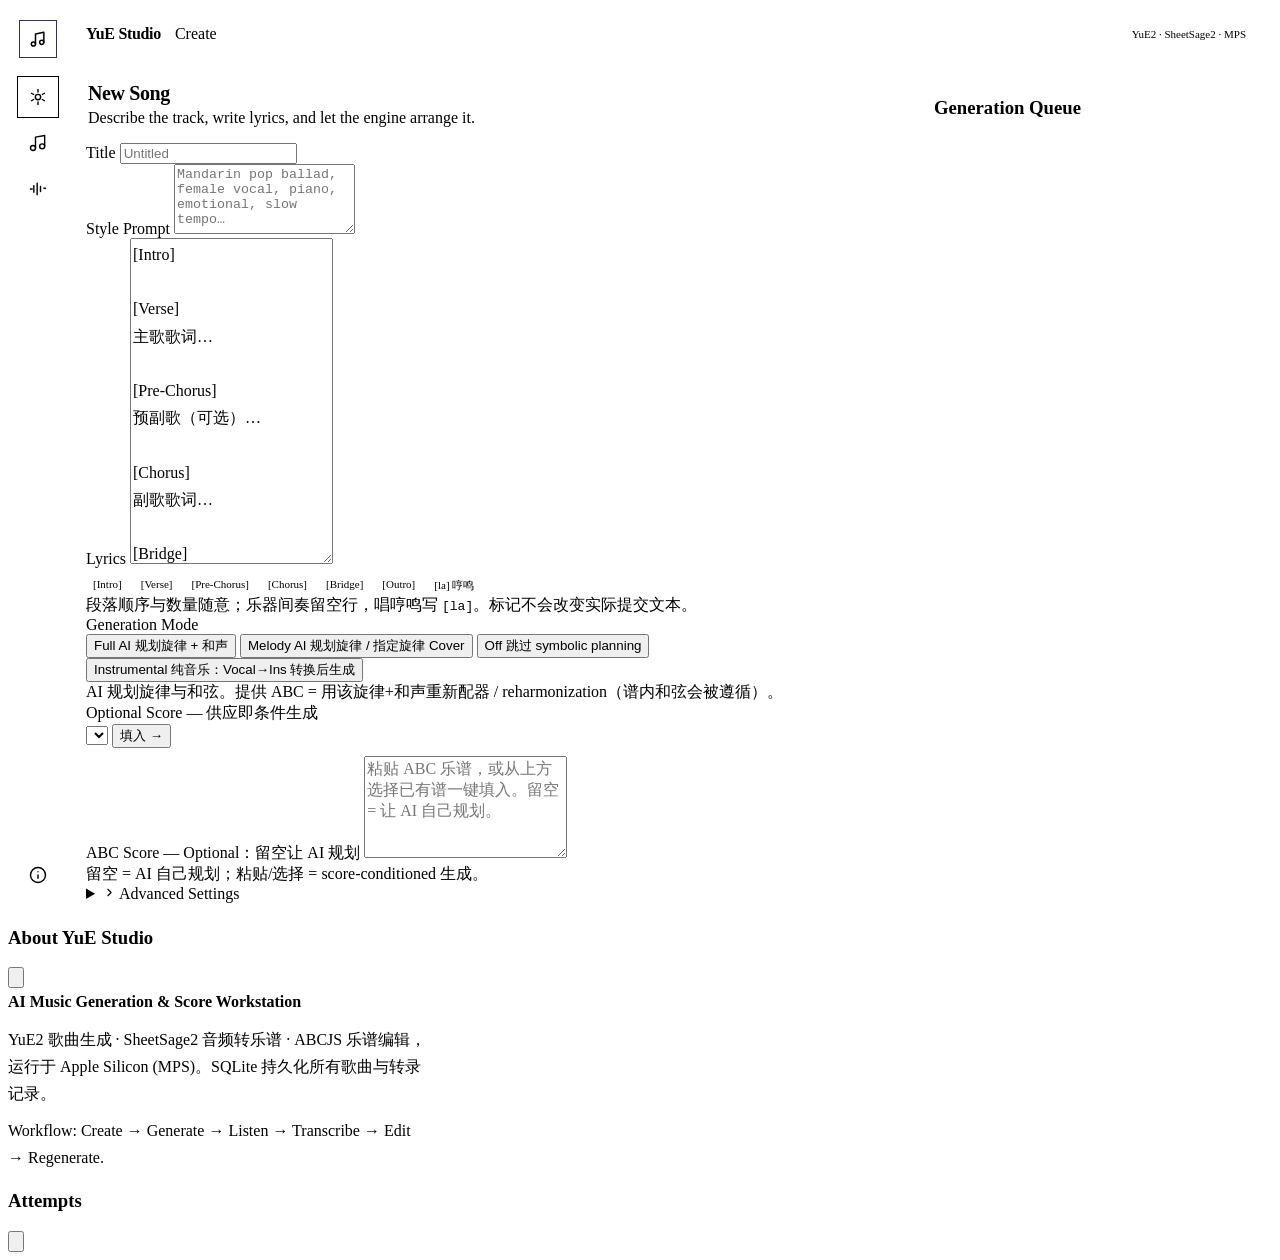
==== commit db4a3a57: "feat: YuE2-native engineering overhaul — attempts, cot semantics, native ABC validation, instrumenta" ====
--- a/app/static/index.html
+++ b/app/static/index.html
@@ -110,6 +110,13 @@
   .queue-row:last-child { border-bottom: 0; }
   .queue-row .q-title { flex: 1; min-width: 0; overflow: hidden; text-overflow: ellipsis; white-space: nowrap; }
   .queue-row .q-kind { font-size: 11px; color: var(--fg-3); }
+  .queue-row .q-pos {
+    width: 20px; height: 20px; border-radius: 50%;
+    display: inline-flex; align-items: center; justify-content: center;
+    font-size: 10px; font-weight: 600; color: var(--fg-3);
+    background: var(--bg-2, rgba(255,255,255,.06)); border: 1px solid var(--border-soft);
+    flex: none;
+  }
   .queue-empty { padding: 22px 16px; text-align: center; color: var(--fg-3); font-size: var(--fs-meta); }
 
   /* ---------- list views ---------- */
@@ -201,6 +208,7 @@
   <symbol id="i-trash" viewBox="0 0 24 24" fill="none" stroke="currentColor" stroke-width="1.7" stroke-linecap="round" stroke-linejoin="round"><path d="M4 7h16M9 7V5h6v2M6 7l1 13h10l1-13"/></symbol>
   <symbol id="i-spark" viewBox="0 0 24 24" fill="none" stroke="currentColor" stroke-width="1.7" stroke-linecap="round" stroke-linejoin="round"><path d="M12 3l1.8 5.2L19 10l-5.2 1.8L12 17l-1.8-5.2L5 10l5.2-1.8z"/></symbol>
   <symbol id="i-chev" viewBox="0 0 24 24" fill="none" stroke="currentColor" stroke-width="2" stroke-linecap="round" stroke-linejoin="round"><polyline points="9 6 15 12 9 18"/></symbol>
+  <symbol id="i-dl" viewBox="0 0 24 24" fill="none" stroke="currentColor" stroke-width="1.7" stroke-linecap="round" stroke-linejoin="round"><path d="M12 4v11M7 10l5 5 5-5M5 20h14"/></symbol>
 </defs></svg>
 
 <div class="app">
@@ -297,31 +305,37 @@
                   <span class="field-label">Generation Mode</span>
                   <div class="segmented" id="modeSeg">
                     <button type="button" data-mode="full" aria-pressed="true">
-                      <span class="seg-title">Smart Arrangement</span>
-                      <span class="seg-desc">AI 自动规划旋律 + 和弦</span>
+                      <span class="seg-title">Full</span>
+                      <span class="seg-desc">AI 规划旋律 + 和声</span>
                     </button>
                     <button type="button" data-mode="melody" aria-pressed="false">
-                      <span class="seg-title">Melody Guided</span>
-                      <span class="seg-desc">用指定 ABC 旋律重新编曲</span>
+                      <span class="seg-title">Melody</span>
+                      <span class="seg-desc">AI 规划旋律 / 指定旋律 Cover</span>
                     </button>
                     <button type="button" data-mode="off" aria-pressed="false">
-                      <span class="seg-title">Direct</span>
-                      <span class="seg-desc">跳过乐谱规划，直接生成</span>
+                      <span class="seg-title">Off</span>
+                      <span class="seg-desc">跳过 symbolic planning</span>
+                    </button>
+                    <button type="button" data-mode="instrumental" aria-pressed="false">
+                      <span class="seg-title">Instrumental</span>
+                      <span class="seg-desc">纯音乐：Vocal→Ins 转换后生成</span>
                     </button>
                   </div>
                   <input type="hidden" id="cot" value="full">
+                  <div class="hint" id="modeHint"></div>
                 </div>
 
                 <div class="field" id="abcField" hidden>
-                  <label class="field-label" for="scorePick">已有乐谱 <span class="opt">— 一键填入</span></label>
+                  <label class="field-label" for="scorePick">Optional Score <span class="opt">— 供应即条件生成</span></label>
                   <div class="rowBtns" style="gap:8px;margin-bottom:8px">
                     <select class="input" id="scorePick" style="flex:1"></select>
                     <button type="button" class="btn ghost" id="scoreFill">填入 →</button>
                   </div>
-                  <label class="field-label" for="abc">ABC Score <span class="opt">— melody 模式</span></label>
+                  <label class="field-label" for="abc">ABC Score <span class="opt" id="abcModeTag"></span></label>
                   <textarea class="textarea abc-editor" id="abc" spellcheck="false"
-                    placeholder="粘贴 ABC 乐谱，或从上方选择已有谱一键填入"></textarea>
-                  <div class="hint">ABC = 记录旋律/和弦的乐谱文本。可从转录库选择，或转写音频后在 Transcriptions 里一键复用。</div>
+                    placeholder="粘贴 ABC 乐谱，或从上方选择已有谱一键填入。留空 = 让 AI 自己规划。"></textarea>
+                  <div class="hint" id="abcHint"></div>
+                  <div id="abcDiag" class="hint" style="display:none"></div>
                 </div>
 
                 <details class="collapse" id="advBox">
@@ -330,7 +344,45 @@
                     <div class="field" style="margin-bottom:0">
                       <label class="field-label" for="seed">Seed</label>
                       <input class="input" type="number" id="seed" value="831001" min="0" style="max-width:200px">
-                      <div class="hint">相同 seed + 相同输入可复现结果。未来可扩展 BPM / key / model 等参数。</div>
+                      <div class="hint">相同 seed + 相同输入可复现结果。</div>
+                    </div>
+                    <div class="field" style="margin-bottom:0">
+                      <label class="field-label" for="genCount">生成次数 <span class="opt">— 批量排队</span></label>
+                      <input class="input" type="number" id="genCount" value="1" min="1" max="20" style="max-width:200px">
+                      <div class="hint">排队生成 N 次（串行执行）。每次任务自动生成不同 seed，歌名以 <code>_001 _002 …</code> 迭代。</div>
+                    </div>
+                    <div class="field" style="margin-bottom:0">
+                      <label class="field-label" for="cfgScale">CFG Scale <span class="opt">— 实验参数</span></label>
+                      <input class="input" type="number" id="cfgScale" placeholder="Auto（runtime 默认）" step="0.05" min="0" max="20" style="max-width:200px">
+                      <div class="hint">留空 = 使用 runtime 默认（Full/Melody≈1.0，Off≈1.01）。CFG 不是保证的提升，仅高级实验用。每次 attempt 记录实际生效值。</div>
+                    </div>
+                    <div class="field" style="margin-bottom:0">
+                      <label class="field-label" style="display:flex;align-items:center;gap:8px">
+                        <input type="checkbox" id="planFirst"> Plan First（先出谱，试听/编辑后再渲染音频）
+                      </label>
+                      <div class="hint">先运行 symbolic planning 保存乐谱；之后在歌曲详情里可试听 MIDI、编辑 ABC、native 校验后再渲染。不改谱则直接从原计划续跑，不重复规划。</div>
+                    </div>
+                    <div class="field" style="margin-bottom:0">
+                      <button type="button" class="btn ghost btn-sm" id="styleBuilderBtn">Style Prompt Builder…</button>
+                      <div id="styleBuilder" style="display:none;margin-top:10px">
+                        <div class="rowBtns" style="gap:6px;flex-wrap:wrap;margin-bottom:6px">
+                          <input class="input" id="sbLang" placeholder="Language（Mandarin / English…）" style="flex:1;min-width:110px">
+                          <input class="input" id="sbGenre" placeholder="Genre（Eurodance…）" style="flex:1;min-width:110px">
+                          <input class="input" id="sbEra" placeholder="Era（2000s…）" style="flex:1;min-width:90px">
+                        </div>
+                        <div class="rowBtns" style="gap:6px;flex-wrap:wrap;margin-bottom:6px">
+                          <input class="input" id="sbVocal" placeholder="Vocal（youthful female…）" style="flex:1;min-width:110px">
+                          <input class="input" id="sbTempo" placeholder="141 BPM" style="flex:1;min-width:90px">
+                          <input class="input" id="sbMeter" placeholder="4/4" style="flex:1;min-width:70px">
+                          <input class="input" id="sbMood" placeholder="Mood（energetic…）" style="flex:1;min-width:100px">
+                        </div>
+                        <div class="rowBtns" style="gap:6px;flex-wrap:wrap;margin-bottom:6px">
+                          <input class="input" id="sbInst" placeholder="Instruments（guzheng, trance pads, driving bass…）" style="flex:1;min-width:160px">
+                          <input class="input" id="sbProd" placeholder="Production（bright mix…）" style="flex:1;min-width:120px">
+                        </div>
+                        <button type="button" class="btn btn-sm" id="sbApply">组合 → Style Prompt</button>
+                        <div class="hint">组合结果写入左侧 Style Prompt（可再手动微调）。若同时提供 ABC，谱内 <code>Q:</code> 才是 tempo 的 source of truth；与 BPM 不一致会在提交前提示。</div>
+                      </div>
                     </div>
                   </div>
                 </details>
@@ -379,11 +431,30 @@
             </div>
             <form id="transForm" class="panel">
               <div class="panel-body">
-                <div class="field" style="margin-bottom:0">
+                <div class="field" style="margin-bottom:14px">
                   <label class="field-label" for="transPath">Audio Source</label>
                   <input class="input mono" type="text" id="transPath" required
                     placeholder="/Users/rin/Documents/Audacity4/duyiwuer.mp3">
                   <div class="hint">本机音频文件绝对路径（后端按路径读取）。转录完成后可在下方 Edit Score，或一键用该旋律生成翻唱。</div>
+                </div>
+                <div class="field" style="margin-bottom:0">
+                  <span class="field-label">Transcription Type</span>
+                  <div class="segmented" id="transTypeSeg">
+                    <button type="button" data-task="melody_full" aria-pressed="true">
+                      <span class="seg-title">Melody – Full lead</span>
+                      <span class="seg-desc">含乐器段的主旋律（chord-free）</span>
+                    </button>
+                    <button type="button" data-task="melody_vocal" aria-pressed="false">
+                      <span class="seg-title">Melody – Vocal only</span>
+                      <span class="seg-desc">仅人声旋律（chord-free）</span>
+                    </button>
+                    <button type="button" data-task="chord_full" aria-pressed="false">
+                      <span class="seg-title">Full score / Keep harmony</span>
+                      <span class="seg-desc">和弦 + 双旋律（cover 时用 Full）</span>
+                    </button>
+                  </div>
+                  <input type="hidden" id="transTask" value="melody_full">
+                  <div class="hint">Cover 映射：melody 转录 → cot="melody"；full harmony 转录 → cot="full"（保留和声重新配器）。先看转录 warnings 再判断生成问题。</div>
                 </div>
               </div>
               <div class="panel-body form-foot" style="border-top:1px solid var(--border-soft);padding-top:16px">
@@ -419,6 +490,26 @@
   </div>
 </div>
 
+<!-- attempts modal -->
+<div class="overlay" id="attModal" onclick="if(event.target.id==='attModal')closeModal()">
+  <div class="panel" style="max-width:760px;width:calc(100% - 40px);box-shadow:var(--shadow-pop);max-height:82vh;overflow:auto">
+    <div class="panel-head">
+      <h3 class="panel-title" id="attTitle">Attempts</h3>
+      <span style="flex:1"></span>
+      <button class="btn-icon" onclick="closeModal()"><svg viewBox="0 0 24 24" fill="none" stroke="currentColor" stroke-width="2" stroke-linecap="round"><path d="M6 6l12 12M18 6L6 18"/></svg></button>
+    </div>
+    <div class="panel-body" id="attBody"></div>
+  </div>
+</div>
+
+<style>
+  .att-table { width: 100%; border-collapse: collapse; font-size: var(--fs-ctrl); }
+  .att-table th { text-align: left; color: var(--fg-3); font-weight: 600; font-size: 11px;
+    text-transform: uppercase; letter-spacing: .06em; padding: 6px 8px; border-bottom: 1px solid var(--border-soft); }
+  .att-table td { padding: 8px; border-bottom: 1px solid var(--border-soft); vertical-align: middle; }
+  .att-table td .btn { margin-right: 4px; }
+</style>
+
 <div class="toast-host" id="toastHost"></div>
 
 <script>
@@ -429,6 +520,7 @@
 const $  = s => document.querySelector(s);
 const $$ = s => Array.from(document.querySelectorAll(s));
 const esc = s => (s ?? '').toString().replace(/[&<>"]/g, c => ({'&':'&amp;','<':'&lt;','>':'&gt;','"':'&quot;'}[c]));
+const TRANS_TASK_LABEL = { melody_full: 'Melody·Full lead', melody_vocal: 'Melody·Vocal only', chord_full: 'Full score·Keep harmony' };
 
 const PLAY_SVG  = '<svg><use href="#i-play"/></svg>';
 const PAUSE_SVG = '<svg><use href="#i-pause"/></svg>';
@@ -445,7 +537,8 @@
 }
 
 /* ---------- status helpers ---------- */
-const STATUS_LABEL = { pending:'Queued', running:'Generating', done:'Completed', cancelled:'Cancelled', failed:'Failed' };
+const STATUS_LABEL = { pending:'Queued', running:'Generating', done:'Completed',
+  done_truncated:'Needs Review (Truncated)', planned:'Planned', cancelled:'Cancelled', failed:'Failed' };
 function statusHTML(status) {
   return `<span class="status status-${esc(status)}"><span class="dot"></span>${STATUS_LABEL[status] || esc(status)}</span>`;
 }
@@ -468,21 +561,132 @@
   $('.scroll').scrollTop = 0;
 }
 
-/* ---------- generation mode segmented control ---------- */
+/* ---------- generation mode segmented control ----------
+   YuE2 semantics (backend enforces the same rules — this is UX, not security):
+   full:    ABC optional (score-conditioned regeneration / reharmonization)
+   melody:  ABC optional; if present it must be chord-free
+   off:     no ABC; no score.abc is produced
+   instrumental: a workflow, not a cot — requires ABC (supplied or planned),
+   then Vocal→Ins transfer server-side before generation. */
+let MODE_CHORDS = null;   // cached native inspect of the current ABC, or null
+
+const MODE_HINTS = {
+  full: 'AI 规划旋律与和弦。提供 ABC = 用该旋律+和声重新配器 / reharmonization（谱内和弦会被遵循）。',
+  melody: 'AI 只规划旋律（无和弦）。提供 ABC = 指定旋律 Cover；谱必须不含和弦。',
+  off: '直接文本→音频，不产生可编辑乐谱（正常行为，非错误）。',
+  instrumental: '纯音乐工作流：先出谱（或用你提供的谱），服务器把 Vocal 音符全部移到 Ins（Vocal 只留休止/和弦），再用转换后的谱生成。风格自动补 no vocals 等条件。',
+};
+
 function setMode(m) {
-  $('#cot').value = m;
+  $('#cot').value = (m === 'instrumental') ? 'full' : m;
   $$('#modeSeg button').forEach(b => b.setAttribute('aria-pressed', String(b.dataset.mode === m)));
-  $('#abcField').hidden = (m !== 'melody');
-}
-$$('#modeSeg button').forEach(b => b.onclick = () => setMode(b.dataset.mode));
+  $('#modeHint').textContent = MODE_HINTS[m] || '';
+  const showAbc = (m === 'full' || m === 'melody' || m === 'instrumental');
+  $('#abcField').hidden = !showAbc;
+  $('#abcModeTag').textContent = m === 'melody' ? '— Melody 要求无和弦'
+    : m === 'instrumental' ? '— Instrumental 的转换源（必填）'
+    : '— Optional：留空让 AI 规划';
+  $('#abcHint').textContent = m === 'instrumental'
+    ? '提供旋律谱（可含和弦）：Vocal→Ins 转换在服务器按音符事件执行，保留原 Ins 不冲突旋律。'
+    : '留空 = AI 自己规划；粘贴/选择 = score-conditioned 生成。';
+  if (m === 'instrumental') abcDiag();  // require score, check immediately
+}
+$$('#modeSeg button').forEach(b => b.onclick = () => { setMode(b.dataset.mode); abcDiag(); });
+
+async function abcDiag() {
+  // Server-side native inspection of the current ABC (debounced).
+  const mode = $('#modeSeg button[aria-pressed="true"]').dataset.mode;
+  const abc = $('#abc').value.trim();
+  const diag = $('#abcDiag');
+  clearTimeout(abcDiag._t);
+  if (!abc) {
+    diag.style.display = mode === 'instrumental' ? 'block' : 'none';
+    diag.innerHTML = mode === 'instrumental' ? '⚠️ Instrumental 需要一份 ABC 谱（可从下方选择或粘贴）。' : '';
+    MODE_CHORDS = null;
+    return;
+  }
+  abcDiag._t = setTimeout(async () => {
+    try {
+      const r = await fetch('/api/abc/inspect', { method: 'POST',
+        headers: { 'Content-Type': 'application/json' },
+        body: JSON.stringify({ abc }) });
+      const d = await r.json();
+      diag.style.display = 'block';
+      if (!d.valid && !d.quick) {
+        diag.innerHTML = `<span style="color:var(--error)">✗ Native validation 失败：${esc(d.error || '')}</span>`;
+        MODE_CHORDS = { invalid: true };
+        return;
+      }
+      const q = d.quick || d;
+      if (!q.valid) {
+        diag.innerHTML = `<span style="color:var(--error)">✗ Native validation 失败：${esc(q.error || '')}</span>`;
+        MODE_CHORDS = { invalid: true };
+        return;
+      }
+      MODE_CHORDS = q;
+      let html = `✓ Native valid · ${q.bpm} BPM · ${q.meter} · ${q.key} · Vocal ${q.vocal_notes} 音 · Ins ${q.ins_notes} 音 · ${q.measures} 小节`;
+      if (q.has_chords && mode === 'melody') {
+        html += `<br><span style="color:var(--warning)">⚠️ 该乐谱包含和弦。Melody mode 要求 chord-free ABC。</span>`
+              + ` <button type="button" class="btn btn-sm" id="stripBtn">移除和弦后继续</button>`
+              + ` <span class="hint">（或切到 Full 保留和声）</span>`;
+      } else if (q.has_chords) {
+        html += ` · 含 ${q.chord_count} 个和弦标记`;
+      }
+      // Tempo mismatch: style BPM vs ABC Q: (ABC is the symbolic source of truth)
+      const styleBpm = ($('#style').value.match(/(\d{2,3})\s*BPM/i) || [])[1];
+      if (styleBpm && +styleBpm !== q.bpm) {
+        html += `<br><span style="color:var(--warning)">⚠️ Tempo mismatch：Style 写 ${styleBpm} BPM，谱内 Q: = ${q.bpm} BPM。ABC 是 tempo 的 source of truth；生成前请统一（修改 style 或谱）。</span>`;
+      }
+      diag.innerHTML = html;
+      const strip = $('#stripBtn');
+      if (strip) strip.onclick = async () => {
+        const r = await fetch('/api/abc/strip-chords', { method: 'POST',
+          headers: { 'Content-Type': 'application/json' },
+          body: JSON.stringify({ abc }) });
+        const d = await r.json();
+        if (d.ok) {
+          $('#abc').value = d.abc;
+          toast('已移除和弦（旋律/节奏/拍号原样保留）', 'ok');
+          abcDiag();
+        } else toast(d.detail || '移除失败', 'err');
+      };
+    } catch (e) { /* transient */ }
+  }, 300);
+}
+$('#abc').addEventListener('input', abcDiag);
+$('#style').addEventListener('input', abcDiag);
+
 $('#scoreFill').onclick = () => {
   const sel = $('#scorePick');
   const opts = JSON.parse(sel.dataset.options || '[]');
   if (!sel.value || !opts[+sel.value]) { toast('请先选择一个乐谱', 'err'); return; }
-  $('#abc').value = opts[+sel.value];
+  $('#abc').value = opts[+sel.value].abc;
   toast('已填入乐谱');
+  abcDiag();
 };
 setMode('full');
+
+/* ---------- style prompt builder ---------- */
+$('#styleBuilderBtn').onclick = () => {
+  const b = $('#styleBuilder');
+  b.style.display = b.style.display === 'none' ? 'block' : 'none';
+};
+$('#sbApply').onclick = () => {
+  const g = id => $(id).value.trim();
+  const parts = [
+    [g('#sbLang'), g('#sbVocal')].filter(Boolean).join(', '),
+    [g('#sbGenre'), g('#sbEra')].filter(Boolean).join(' ').trim(),
+  ].filter(Boolean).join(', ');
+  const tail = [g('#sbTempo'), g('#sbMeter')].filter(Boolean).join(', '),
+        inst = g('#sbInst'), mood = g('#sbMood'), prod = g('#sbProd');
+  let out = parts;
+  if (tail) out += ', ' + tail;
+  if (inst) out += ', ' + inst;
+  if (mood) out += ', ' + mood;
+  if (prod) out += ', ' + prod;
+  if (out) { $('#style').value = out; toast('已组合 Style Prompt，可手动微调', 'ok'); abcDiag(); }
+  else toast('请至少填一项', 'err');
+};
 
 /* ---------- data refresh ---------- */
 async function refresh() {
@@ -501,26 +705,29 @@
 }
 
 function renderScorePick(trans, songs) {
-  // Fill the "use existing score" picker: transcription scores first (canonical),
-  // then generated song scores.
+  // Typed score sources — the picker labels WHERE a score came from so a
+  // chord-bearing Full plan is never mistaken for a melody-only cover source.
   const sel = $('#scorePick');
   if (!sel) return;
   const options = [];
   for (const t of trans) {
-    if (t.status === 'done' && t.abc) options.push({ label: `🎼 ${t.name}${t.key ? ' (' + t.key + ')' : ''}`, abc: t.abc });
+    if (t.status === 'done' && t.abc) {
+      const type = (t.task === 'chord_full') ? 'Transcription full harmony'
+        : (t.task === 'melody_vocal') ? 'Transcription vocal melody' : 'Transcription melody';
+      options.push({ label: `🎼 ${t.name} (${type})`, abc: t.abc });
+    }
   }
   for (const s of songs) {
-    if (s.abc_generated) options.push({ label: `🎵 ${s.title} (生成谱)`, abc: s.abc_generated });
-    else if (s.abc && s.cot === 'melody') options.push({ label: `🎵 ${s.title}`, abc: s.abc });
+    if (s.abc_generated) options.push({ label: `🎵 ${s.title} (Generated plan)`, abc: s.abc_generated });
+    else if (s.abc) options.push({ label: `🎵 ${s.title} (Edited score)`, abc: s.abc });
   }
   const html = options.length
     ? '<option value="">— 选择已有乐谱 —</option>' + options.map((o, i) => `<option value="${i}">${esc(o.label)}</option>`).join('')
     : '<option value="">（暂无已完成的乐谱）</option>';
-  // Preserve selection across refreshes if possible
   const cur = sel.value;
   sel.innerHTML = html;
-  sel.dataset.options = JSON.stringify(options.map(o => o.abc));
-  if (cur && cur < options.length) sel.value = cur;
+  sel.dataset.options = JSON.stringify(options);
+  if (cur && +cur < options.length) sel.value = cur;
 }
 
 function renderGlobalState(songs, trans) {
@@ -539,34 +746,141 @@
 }
 
 function renderQueue(songs, trans) {
+  // Show the TRUE execution order: running first, then pending by submit time (FIFO).
+  // The song list sorts newest-first, so pending entries must be re-sorted by created_at.
+  const rank = { running: 0, pending: 1 };
   const active = [
-    ...songs.filter(s => s.status === 'running' || s.status === 'pending').map(s => ({ kind:'Song', title:s.title, status:s.status })),
-    ...trans.filter(t => t.status === 'running' || t.status === 'pending').map(t => ({ kind:'Transcribe', title:t.name, status:t.status })),
-  ];
+    ...songs.filter(s => s.status === 'running' || s.status === 'pending')
+      .map(s => ({ kind:'Song', title:s.title, status:s.status, ts:s.created_at })),
+    ...trans.filter(t => t.status === 'running' || t.status === 'pending')
+      .map(t => ({ kind:'Transcribe', title:t.name, status:t.status, ts:t.created_at })),
+  ].sort((a, b) => rank[a.status] - rank[b.status] || (a.ts < b.ts ? -1 : a.ts > b.ts ? 1 : 0));
   $('#queueCount').textContent = active.length ? active.length + ' active' : '';
   $('#queueList').innerHTML = active.length
-    ? active.map(q => `
+    ? active.map((q, i) => {
+      const pendN = i - active.filter(a => a.status === 'running').length + 1;
+      return `
       <div class="queue-row">
-        ${q.status === 'running' ? '<span class="spinner" style="border-color:rgba(124,108,240,.3);border-top-color:var(--accent)"></span>' : '<span class="status status-pending"><span class="dot"></span></span>'}
+        ${q.status === 'running' ? '<span class="spinner" style="border-color:rgba(124,108,240,.3);border-top-color:var(--accent)"></span>' : `<span class="q-pos">${pendN}</span>`}
         <span class="q-title">${esc(q.title)}</span>
         <span class="q-kind">${q.kind}</span>
-      </div>`).join('')
+      </div>`;
+    }).join('')
     : '<div class="queue-empty">Queue idle — submit a song to begin.</div>';
 }
-
 function songActions(s) {
   const out = [];
+  const editableABC = s.abc_generated || (s.abc && s.cot !== 'off');
+  if (s.audio_path)
+    out.push(`<button class="btn btn-sm" onclick="downloadAudio('${s.id}', ${JSON.stringify(s.title).replace(/"/g, '&quot;')})"><svg><use href="#i-dl"/></svg> Download</button>`);
   if (s.abc_generated)
     out.push(`<button class="btn btn-sm" onclick="location.href='/editor/${s.id}'"><svg><use href="#i-score"/></svg> Edit Score</button>`);
   if (s.status === 'running' || s.status === 'pending')
     out.push(`<button class="btn btn-sm btn-danger" onclick="stopSong('${s.id}')"><svg><use href="#i-stop"/></svg> Stop</button>`);
-  if (s.status === 'cancelled')
-    out.push(`<button class="btn btn-sm" onclick="rerunSong('${s.id}')"><svg><use href="#i-refresh"/></svg> Re-queue</button>`);
-  if (s.status === 'done' || s.status === 'failed' || s.status === 'cancelled')
-    out.push(`<button class="btn btn-sm" onclick="rerunSong('${s.id}')" title="用当前乐谱重新生成"><svg><use href="#i-refresh"/></svg> Regenerate</button>`);
+  const finished = ['done', 'done_truncated', 'failed', 'cancelled', 'planned'].includes(s.status);
+  if (finished) {
+    // Rerun = exact request again; Variant = same conditions, new seed.
+    out.push(`<button class="btn btn-sm" onclick="newAttempt('${s.id}', 'rerun')" title="完全相同的请求再跑一次"><svg><use href="#i-refresh"/></svg> Rerun</button>`);
+    out.push(`<button class="btn btn-sm" onclick="newAttempt('${s.id}', 'variant')" title="相同条件，新 seed"><svg><use href="#i-refresh"/></svg> Variant</button>`);
+    // Regenerate from score only when an editable ABC exists (off 模式没有).
+    if (editableABC)
+      out.push(`<button class="btn btn-sm" onclick="newAttempt('${s.id}', 'regenerate')" title="用当前/编辑后的 ABC 重新生成"><svg><use href="#i-refresh"/></svg> From Score</button>`);
+  }
+  out.push(`<button class="btn btn-sm" onclick="showAttempts('${s.id}')" ${s.active_attempt ? '' : 'disabled'}><svg><use href="#i-info"/></svg> Attempts</button>`);
   out.push('<span class="spacer"></span>');
   out.push(`<button class="btn-icon" title="Delete" onclick="delSong('${s.id}')"><svg><use href="#i-trash"/></svg></button>`);
   return out.join('');
+}
+
+async function newAttempt(sid, mode) {
+  const body = { mode };
+  if (mode === 'regenerate') {
+    // use the song's edited snapshot if present, else its generated plan
+    const s = await (await fetch('/api/songs/' + sid)).json();
+    body.abc = s.abc || s.abc_generated;
+  }
+  const r = await fetch(`/api/songs/${sid}/attempts`, { method: 'POST',
+    headers: { 'Content-Type': 'application/json' }, body: JSON.stringify(body) });
+  const d = await r.json();
+  if (r.ok) { toast({ rerun: '已重新入队（相同请求）', variant: '已创建新 attempt（新 seed）',
+                      regenerate: '已用当前乐谱创建新 attempt' }[mode], 'ok'); refresh(); }
+  else toast(d.detail || '操作失败', 'err');
+}
+
+async function showAttempts(sid) {
+  const atts = await (await fetch(`/api/songs/${sid}/attempts`)).json();
+  const s = await (await fetch('/api/songs/' + sid)).json();
+  const rows = atts.map(a => {
+    const badge = a.status === 'done_truncated' ? '⚠️ Truncated'
+      : ({ planned: 'Planned', done: 'Completed', failed: 'Failed',
+          cancelled: 'Cancelled', pending: 'Queued', running: 'Generating' }[a.status] || a.status);
+    const active = s.active_attempt === a.id;
+    return `<tr>
+      <td>#${a.attempt_no}${a.kind === 'plan' ? ' (plan)' : ''}</td>
+      <td>${badge}</td>
+      <td>${a.seed}</td>
+      <td>${a.audio_seconds ? a.audio_seconds.toFixed(1) + 's' : '—'}</td>
+      <td>${a.created_at ? shortTime(a.created_at) : ''}</td>
+      <td>${a.status === 'planned' ? `<button class="btn btn-sm" onclick="renderPlan('${sid}', '${a.id}')">渲染音频</button>` : ''}
+          ${a.audio_path ? `<button class="btn btn-sm" onclick="playAttempt('${sid}', '${a.id}', this)">▶ 试听</button>` : ''}
+          ${!active && ['done', 'done_truncated'].includes(a.status) ? `<button class="btn btn-sm" onclick="activateAtt('${sid}', '${a.id}')">设为当前</button>` : ''}
+          ${active ? '<span class="hint">当前</span>' : ''}</td>
+    </tr>`;
+  }).join('');
+  const info = atts.filter(a => a.audio_path).map(a => {
+    const cfg = a.config_meta ? JSON.parse(a.config_meta) : {};
+    return `#${a.attempt_no}: ${a.model || 'YuE2-3B'} · cfg ${a.cfg_scale ?? cfg.cfg_scale ?? 'auto'} · ${a.runtime_version || ''}`
+      + (a.truncated_abc || a.truncated_semantic ? ' · ⚠️ 截断' : '');
+  }).join('<br>');
+  $('#attTitle').textContent = 'Attempts — ' + s.title;
+  $('#attBody').innerHTML = `
+    <table class="att-table"><thead><tr><th>#</th><th>状态</th><th>Seed</th><th>时长</th><th>创建</th><th>操作</th></tr></thead>
+    <tbody>${rows}</tbody></table>
+    ${info ? `<div class="hint" style="margin-top:10px">${info}</div>` : ''}
+    <div class="hint" style="margin-top:8px">每次生成都是独立 attempt，永不覆盖历史（音频/谱/token/latents 全保留）。⚠️ Truncated = 生成成功但 ABC/semantic 被截断，需要人工审核结尾。</div>`;
+  $('#attModal').classList.add('open');
+}
+
+function closeModal() {
+  document.querySelectorAll('#attBody audio').forEach(a => a.pause());
+  $('#attModal').classList.remove('open');
+}
+
+async function renderPlan(sid, aid) {
+  const r = await fetch(`/api/songs/${sid}/attempts/${aid}/render`, { method: 'POST',
+    headers: { 'Content-Type': 'application/json' }, body: JSON.stringify({}) });
+  const d = await r.json();
+  if (r.ok) { toast('已从原计划续跑渲染（未重复规划）', 'ok'); closeModal(); refresh(); }
+  else toast(d.detail || '渲染失败', 'err');
+}
+
+function playAttempt(sid, aid, btn) {
+  // Stop others, then play this attempt inline via a transient element.
+  document.querySelectorAll('.modal audio').forEach(a => a.pause());
+  let a = btn._audio;
+  if (!a) {
+    a = document.createElement('audio');
+    a.src = `/api/songs/${sid}/attempts/${aid}/audio`;
+    a.onended = () => { btn.lastChild.textContent = ' ▶ 试听'; };
+    btn._audio = a;
+    btn.parentElement.appendChild(a);
+  }
+  if (a.paused) { a.play(); btn.lastChild.textContent = ' ⏸ 停止'; }
+  else { a.pause(); btn.lastChild.textContent = ' ▶ 试听'; }
+}
+
+async function activateAtt(sid, aid) {
+  const r = await fetch(`/api/songs/${sid}/attempts/${aid}/activate`, { method: 'POST' });
+  if (r.ok) { toast('已切换当前版本', 'ok'); closeModal(); refresh(); }
+  else toast((await r.json()).detail || '失败', 'err');
+}
+
+function downloadAudio(id, title) {
+  const a = document.createElement('a');
+  a.href = '/api/songs/' + id + '/audio?download=1';
+  document.body.appendChild(a);
+  a.click();
+  a.remove();
 }
 
 function renderSongs(songs) {
@@ -609,11 +923,15 @@
       <div class="song-head">
         <div class="song-id">
           <div class="song-title" ondblclick="renameTitle(this, 'trans', '${esc(t.id)}')" title="Double-click to rename">${esc(t.name)}</div>
-          <div class="song-meta">${esc(t.source)}${t.key ? ' · Key ' + esc(t.key) : ''}${t.duration ? ' · ' + t.duration.toFixed(1) + 's' : ''} · Created ${shortTime(t.created_at)}${t.updated_at ? ' · Modified ' + shortTime(t.updated_at) : ''}</div>
+          <div class="song-meta">${esc(t.source)} · ${TRANS_TASK_LABEL[t.task] || t.task || 'melody_full'}${t.key ? ' · Key ' + esc(t.key) : ''}${t.duration ? ' · ' + t.duration.toFixed(1) + 's' : ''} · Created ${shortTime(t.created_at)}${t.updated_at ? ' · Modified ' + shortTime(t.updated_at) : ''}</div>
         </div>
         ${statusHTML(t.status)}
       </div>
       ${t.status === 'failed' && t.error ? `<div class="song-err">${esc(t.error)}</div>` : ''}
+      ${t.warnings ? (() => {
+        let w = []; try { w = JSON.parse(t.warnings); } catch (e) {}
+        return w.length ? `<div class="song-err" style="color:var(--warning)">SheetSage2 warnings (${w.length}):<br>${w.map(x => esc(typeof x === 'string' ? x : JSON.stringify(x))).join('<br>')}</div>` : '';
+      })() : ''}
       ${t.abc ? `
         <details class="abcbox" ${t.status === 'done' ? 'open' : ''}>
           <summary><span class="chev"><svg class="icon" style="width:12px;height:12px"><use href="#i-chev"/></svg></span> Melody score (ABC)</summary>
@@ -759,32 +1077,75 @@
 $('#genForm').onsubmit = async e => {
   e.preventDefault();
   const btn = $('#genBtn'), prog = $('#genProgress');
+  const modeBtn = $('#modeSeg button[aria-pressed="true"]');
+  const mode = modeBtn ? modeBtn.dataset.mode : 'full';
   const cot = $('#cot').value;
-  const abcVal = (cot === 'melody') ? ($('#abc').value.trim() || null) : null;
-  if (cot === 'melody' && !abcVal) { toast('Melody 模式需要 ABC 乐谱', 'err'); return; }
-  const body = {
-    title: $('#title').value, style: $('#style').value, lyrics: $('#lyrics').value,
-    cot, abc: abcVal, seed: +$('#seed').value,
-  };
+  const abcVal = $('#abc').value.trim() || null;
+  const planFirst = $('#planFirst').checked;
+  const cfgRaw = $('#cfgScale').value;
+  const cfg = cfgRaw === '' ? null : +cfgRaw;
+
+  // Client-side gates mirror the backend (which re-validates natively).
+  if (mode === 'off' && abcVal) { toast('Off 模式不接受 ABC 乐谱', 'err'); return; }
+  if (mode === 'instrumental' && !abcVal) { toast('Instrumental 需要 ABC 谱作为转换源（可先用 Plan First 出谱）', 'err'); return; }
+  if (mode === 'melody' && abcVal && MODE_CHORDS && MODE_CHORDS.has_chords) {
+    toast('该乐谱包含和弦：点击诊断里的「移除和弦后继续」或切到 Full', 'err'); return;
+  }
+  if (mode === 'instrumental' && !planFirst && abcVal) {
+    // direct instrumental from supplied ABC — confirm the transfer is destructive to vocals
+    if (!confirm('Instrumental：服务器将把谱中全部 Vocal 音符移到 Ins（Vocal 只留休止/和弦），原谱与转换报告保留在 attempt 目录。继续？')) return;
+  }
+  // Wait for a pending native inspection so we never submit stale validation
+  if (abcVal && MODE_CHORDS === null) await new Promise(r => setTimeout(r, 450));
+  if (abcVal && MODE_CHORDS && MODE_CHORDS.invalid) { toast('ABC 未通过 native 校验，无法提交', 'err'); return; }
+
+  const baseTitle = $('#title').value.trim() || 'Untitled';
+  const n = Math.min(20, Math.max(1, Math.floor(+$('#genCount').value || 1)));
   btn.disabled = true; prog.classList.add('on');
   try {
-    const r = await fetch('/api/songs', { method: 'POST', headers: { 'Content-Type': 'application/json' }, body: JSON.stringify(body) });
-    if (!r.ok) { toast((await r.json()).detail || '提交失败', 'err'); return; }
-    $('#abc').value = '';
-    toast('已加入生成队列', 'ok');
-    showView('songs');
-    refresh();
+    let ok = 0;
+    for (let i = 0; i < n; i++) {
+      // N>1: vary the seed per task (same seed ⇒ identical output, pointless in a batch)
+      const seed = n > 1 ? (Math.floor(Math.random() * 2**31)) : +$('#seed').value;
+      const title = n > 1 ? `${baseTitle}_${String(i + 1).padStart(3, '0')}` : baseTitle;
+      const body = {
+        title, style: $('#style').value, lyrics: $('#lyrics').value,
+        cot, abc: abcVal, seed,
+        cfg_scale: cfg,
+        instrumental: (mode === 'instrumental'),
+        plan_only: planFirst,
+        score_source: abcVal ? 'Supplied score' : null,
+      };
+      const r = await fetch('/api/songs', { method: 'POST', headers: { 'Content-Type': 'application/json' }, body: JSON.stringify(body) });
+      if (r.ok) ok++; else { toast((await r.json()).detail || '提交失败', 'err'); break; }
+    }
+    if (ok) {
+      $('#abc').value = '';
+      MODE_CHORDS = null;
+      toast(ok > 1
+        ? `已加入 ${ok} 个生成任务（串行队列${planFirst ? '，仅出谱' : ''}）`
+        : (planFirst ? '已提交出谱任务（完成后在歌曲里编辑/渲染）' : '已加入生成队列'), 'ok');
+      showView('songs');
+      refresh();
+    }
   } finally {
     btn.disabled = false; prog.classList.remove('on');
   }
 };
+
+$$('#transTypeSeg button').forEach(b => b.onclick = () => {
+  $$('#transTypeSeg button').forEach(x => x.setAttribute('aria-pressed', String(x === b)));
+  $('#transTask').value = b.dataset.task;
+});
 
 $('#transForm').onsubmit = async e => {
   e.preventDefault();
   const btn = $('#transBtn'), prog = $('#transProgress');
   btn.disabled = true; prog.classList.add('on');
   try {
-    const r = await fetch('/api/transcriptions', { method: 'POST', headers: { 'Content-Type': 'application/json' }, body: JSON.stringify({ path: $('#transPath').value }) });
+    const r = await fetch('/api/transcriptions', { method: 'POST',
+      headers: { 'Content-Type': 'application/json' },
+      body: JSON.stringify({ path: $('#transPath').value, task: $('#transTask').value }) });
     if (!r.ok) { toast((await r.json()).detail || '提交失败', 'err'); return; }
     toast('转录任务已入队', 'ok');
     refresh();
